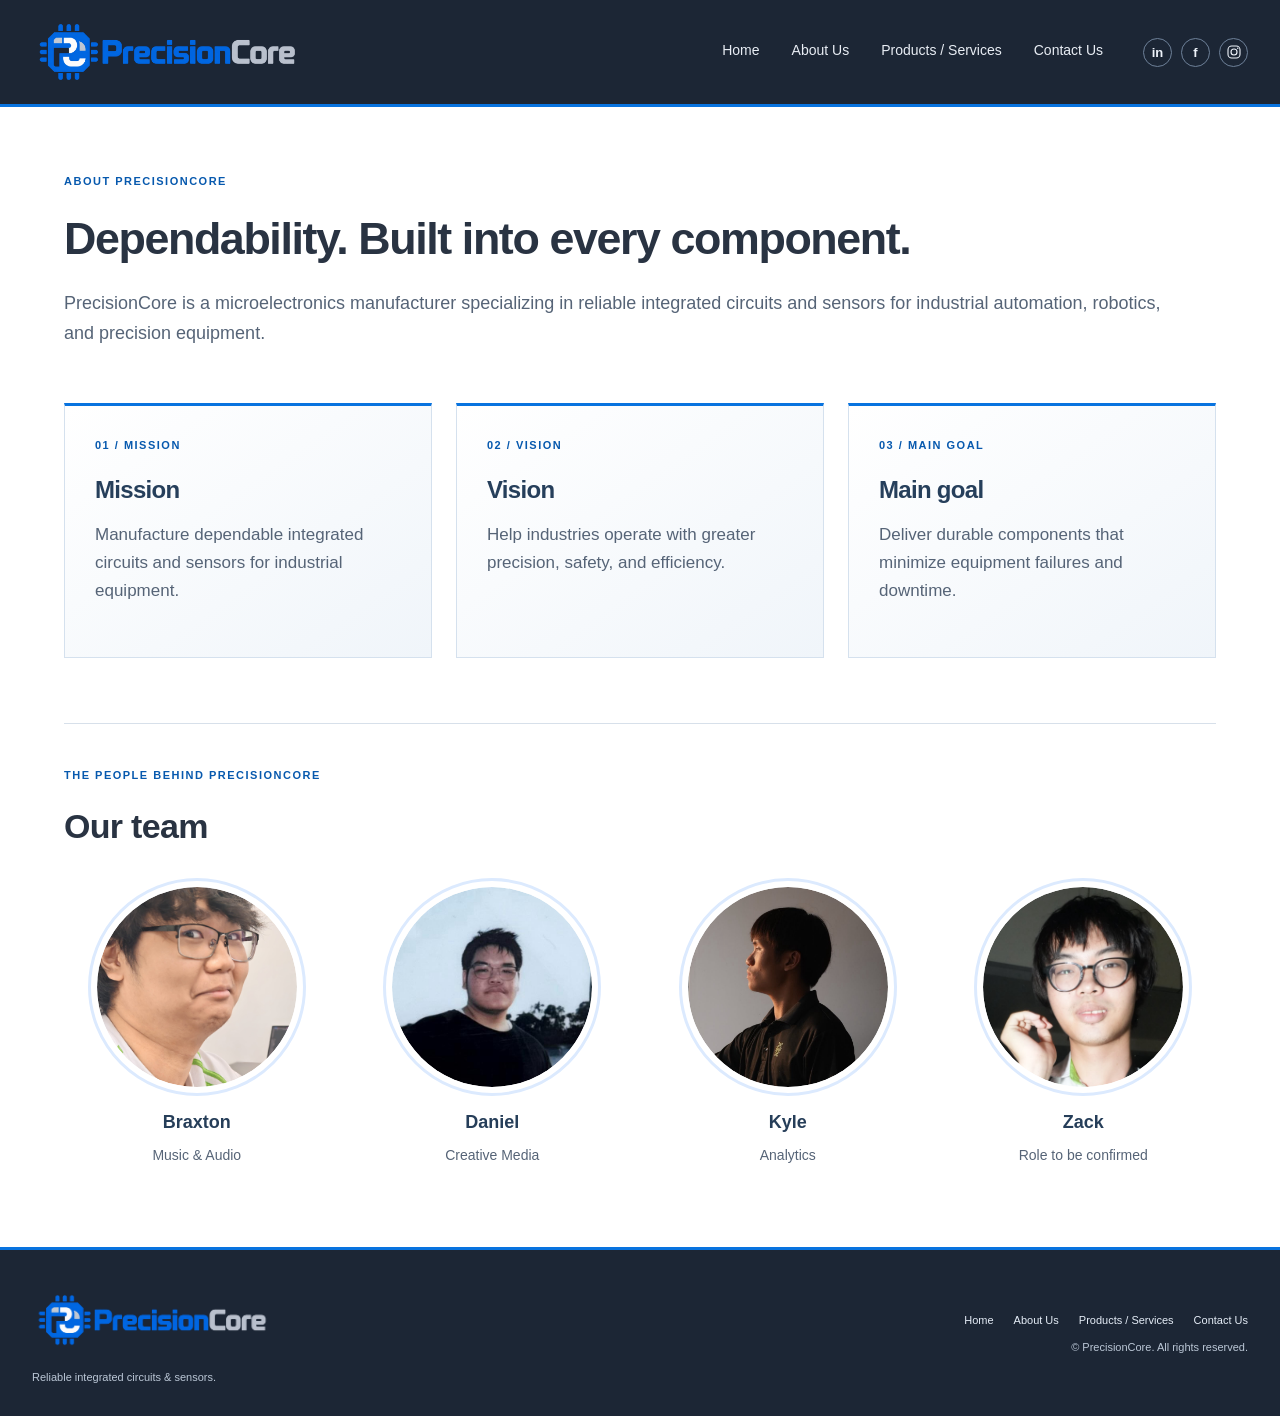
==== about.html @ 204c21db "Add team names and supplied roles to About Us" ====
<!DOCTYPE html>
<html lang="en"><head><meta charset="utf-8"><meta name="viewport" content="width=device-width, initial-scale=1"><title>About Us | PrecisionCore</title><meta name="description" content="Learn about PrecisionCore’s mission, vision, and goal to manufacture dependable microelectronics."><link rel="icon" href="assets/images/precisioncore-emblem.png" type="image/png"><link rel="stylesheet" href="assets/css/styles.css"><link rel="stylesheet" href="assets/css/theme.css"></head><body class=""><a class="skip-link" href="#main">Skip to content</a>
<header class="site-header"><div class="header-inner"><a class="brand" href="index.html" aria-label="PrecisionCore home"><img class="brand-logo" src="assets/images/precisioncore-logo.png" width="270" height="90" alt="PrecisionCore"></a>
<nav aria-label="Main navigation"><a href="index.html">Home</a><a href="about.html">About Us</a><a href="products.html">Products / Services</a><a href="contact.html">Contact Us</a></nav>
<div class="social-links" aria-label="Social media"><a href="https://www.linkedin.com/" target="_blank" rel="noopener noreferrer" aria-label="LinkedIn home (placeholder link)"><span aria-hidden="true">in</span></a><a href="https://www.facebook.com/" target="_blank" rel="noopener noreferrer" aria-label="Facebook home (placeholder link)"><span aria-hidden="true">f</span></a><a href="https://www.instagram.com/" target="_blank" rel="noopener noreferrer" aria-label="Instagram home (placeholder link)"><svg viewBox="0 0 24 24" aria-hidden="true"><rect x="4" y="4" width="16" height="16" rx="5"/><circle cx="12" cy="12" r="4"/><circle class="solid" cx="17" cy="7" r="1"/></svg></a></div></div></header>
<main id="main"><section class="section"><div class="container"><div class="page-heading"><p class="eyebrow">ABOUT PRECISIONCORE</p><h1>Dependability. Built into every component.</h1><p>PrecisionCore is a microelectronics manufacturer specializing in reliable integrated circuits and sensors for industrial automation, robotics, and precision equipment.</p></div><div class="purpose-grid"><article class="purpose-card"><p class="eyebrow">01 / MISSION</p><h2>Mission</h2><p>Manufacture dependable integrated circuits and sensors for industrial equipment.</p></article><article class="purpose-card"><p class="eyebrow">02 / VISION</p><h2>Vision</h2><p>Help industries operate with greater precision, safety, and efficiency.</p></article><article class="purpose-card"><p class="eyebrow">03 / MAIN GOAL</p><h2>Main goal</h2><p>Deliver durable components that minimize equipment failures and downtime.</p></article></div><section class="team-section" aria-labelledby="team-heading"><p class="eyebrow">THE PEOPLE BEHIND PRECISIONCORE</p><h2 id="team-heading">Our team</h2><div class="team-grid"><article class="team-member"><img class="team-photo team-photo-1" src="assets/images/team-member-01-circle.svg" width="200" height="200" alt="Portrait of Braxton" loading="lazy"><h3>Braxton</h3><p>Music &amp; Audio</p></article><article class="team-member"><img class="team-photo team-photo-2" src="assets/images/team-member-02-circle.svg" width="200" height="200" alt="Portrait of Daniel" loading="lazy"><h3>Daniel</h3><p>Creative Media</p></article><article class="team-member"><img class="team-photo team-photo-3" src="assets/images/team-member-03-circle.svg" width="200" height="200" alt="Portrait of Kyle" loading="lazy"><h3>Kyle</h3><p>Analytics</p></article><article class="team-member"><img class="team-photo team-photo-4" src="assets/images/team-member-04-circle.svg" width="200" height="200" alt="Portrait of Zack" loading="lazy"><h3>Zack</h3><p>Role to be confirmed</p></article></div></section></div></section></main><footer class="site-footer"><div class="footer-inner"><div><a href="index.html" class="footer-brand" aria-label="PrecisionCore home"><img src="assets/images/precisioncore-logo.png" width="240" height="80" alt="PrecisionCore"></a><p>Reliable integrated circuits &amp; sensors.</p></div><div><nav aria-label="Footer navigation"><a href="index.html">Home</a><a href="about.html">About Us</a><a href="products.html">Products / Services</a><a href="contact.html">Contact Us</a></nav><p>© PrecisionCore. All rights reserved.</p></div></div></footer></body></html>
---- assets/css/styles.css ----
/* PrecisionCore — HTML5 & CSS only. No remote fonts or libraries. */
:root{--ink:#293b48;--muted:#5d6c77;--line:#d4dde3;--pale:#edf2f5;--paper:#fff;--header-height:104px;--content-width:1200px;--space:clamp(24px,5vw,70px)}
*{box-sizing:border-box}html{scroll-behavior:smooth;scroll-padding-top:20px}body{margin:0;background:var(--paper);color:var(--ink);font-family:Arial,Helvetica,sans-serif;line-height:1.65}img{max-width:100%;height:auto;display:block}a{color:inherit;text-underline-offset:5px}button,input,select,textarea{font:inherit}button,a,input,select,textarea{touch-action:manipulation}:focus-visible{outline:3px solid #547d9b;outline-offset:5px}h1,h2,h3,p,figure{margin:0}h1,h2,h3{line-height:1.2}h1{font-size:clamp(32px,3.5vw,45px);font-weight:650;letter-spacing:-1.4px}h2{font-size:clamp(25px,2.7vw,34px);font-weight:600;letter-spacing:-.7px}h3{font-size:21px;font-weight:600}p{color:var(--muted)}.container{width:min(var(--content-width),calc(100% - var(--space)*2));margin-inline:auto}.section{padding-block:65px 80px}main{min-height:calc(100vh - 240px)}.skip-link{position:absolute;top:0;left:20px;transform:translateY(-150%);background:var(--ink);color:#fff;padding:12px;z-index:20}.skip-link:focus{transform:translateY(0)}.site-header{min-height:var(--header-height);background:#fff;border-bottom:1px solid var(--line);position:relative;z-index:5}.header-inner{width:min(1380px,calc(100% - 64px));min-height:var(--header-height);margin:auto;display:flex;align-items:center;gap:30px}.brand{display:flex;align-items:center;gap:14px;text-decoration:none;white-space:nowrap;font-size:25px;font-weight:700;line-height:1.2;letter-spacing:-.7px}.brand small{display:block;font-size:9px;font-weight:400;letter-spacing:2px;margin-top:7px;color:var(--muted)}.site-header nav{display:flex;gap:clamp(18px,2.5vw,38px);margin-left:auto}.site-header nav a{font-size:14px;text-decoration:none;padding-block:14px;border-bottom:2px solid transparent;white-space:nowrap}.site-header nav a:hover{border-color:var(--ink)}.social-links{display:flex;gap:9px;margin-left:10px}.social-links a{width:29px;height:29px;border:1px solid #95a4af;display:grid;place-items:center;border-radius:50%;text-decoration:none;font-size:13px;font-weight:700;line-height:1}.social-links a:hover{background:var(--ink);color:white}.social-links svg{width:18px;height:18px;fill:none;stroke:currentColor;stroke-width:1.5}.social-links .solid{fill:currentColor;stroke:none}.eyebrow{font-size:11px;letter-spacing:1.5px;font-weight:700;text-transform:uppercase;color:#637787;margin-bottom:22px}.button-row{display:flex;flex-wrap:wrap;gap:15px;margin-top:32px}.button{display:inline-flex;align-items:center;justify-content:center;gap:22px;text-decoration:none;background:var(--ink);border:1px solid var(--ink);padding:14px 23px;color:#fff;font-size:13px;line-height:1.5;cursor:pointer;font-weight:500}.button:hover{background:#425d70}.button-outline{background:transparent;color:var(--ink)}.button-outline:hover{background:#fff}.text-link{display:inline-block;text-decoration:none;border-bottom:1px solid #8195a4;padding-bottom:6px;margin-top:22px;font-size:14px}.text-link span{margin-left:22px}
/* Full-height hero. The next section begins after the initial viewport. */
.hero{background:var(--pale)}.carousel{position:relative;min-height:max(660px,calc(100svh - var(--header-height)));overflow:hidden}.slides{min-height:inherit}.slide{display:none;min-height:inherit;position:relative;padding-bottom:0}.hero-inner{min-height:inherit;width:min(1200px,calc(100% - 150px));margin:auto;display:grid;grid-template-columns:1.3fr 1fr;align-items:center;gap:35px;padding-block:70px 170px}.hero-copy{position:relative;z-index:1}.hero h1{font-size:clamp(39px,4.7vw,67px);line-height:1.1;letter-spacing:-2.2px}.hero-description{font-size:18px;line-height:1.8;max-width:590px;margin-top:30px}.hero-art{width:100%;align-self:center}.hero-art img{width:100%;max-height:440px;object-fit:contain}.hero-art figcaption{text-align:center;font-size:10px;letter-spacing:1.6px;color:#6b8192;margin-top:10px}.slide-arrow{position:absolute;top:47%;display:grid;place-items:center;width:31px;height:46px;border:1px solid #a5b5c0;background:#ffffffb3;color:#5f7788;font-size:30px;line-height:1;cursor:pointer}.slide-arrow:hover{background:#fff}.previous{left:22px}.next{right:22px}.slide-choice{padding:0;appearance:none;-webkit-appearance:none;width:10px;height:10px;border:1px solid #7e939f;border-radius:50%;background:#fff;position:absolute;bottom:113px;left:calc(50% - 29px);z-index:3;margin:0;cursor:pointer}.slide-choice:nth-of-type(2){left:calc(50% - 5px)}.slide-choice:nth-of-type(3){left:calc(50% + 19px)}.slide-choice:checked{background:#405c70}.slide-choice:focus-visible{outline:3px solid #547d9b;outline-offset:5px}#slide-1:checked~.slides .slide-1,#slide-2:checked~.slides .slide-2,#slide-3:checked~.slides .slide-3{display:block}.scroll-prompt{position:absolute;bottom:23px;left:50%;transform:translateX(-50%);display:flex;flex-direction:column;align-items:center;gap:6px;white-space:nowrap;font-size:12px;text-decoration:none;z-index:3;color:#536d80}.scroll-prompt span{font-size:25px}.home-discover{border-bottom:1px solid var(--line)}.intro-split{display:grid;grid-template-columns:1fr 1fr;gap:70px}.intro-split p{font-size:17px}.application-grid{display:grid;grid-template-columns:repeat(3,1fr);margin-top:55px;border-top:1px solid var(--line)}.application-grid article{padding:30px 35px 0 0}.item-number{display:block;font-size:12px;letter-spacing:1px;color:#7890a1;margin-bottom:18px}.application-grid p{font-size:15px;margin-top:14px;max-width:280px}.page-heading{margin-bottom:55px}.page-heading h1{margin-bottom:23px}.page-heading>p:last-child{font-size:18px;max-width:1120px}.purpose-grid{display:grid;grid-template-columns:repeat(3,1fr);gap:24px}.purpose-card{background:#f5f7f9;border:1px solid var(--line);padding:30px;min-height:255px}.purpose-card .eyebrow{margin-bottom:22px}.purpose-card h2{font-size:24px;margin-bottom:16px}.purpose-card>p:last-child{font-size:17px}.team-section{margin-top:65px}.team-grid{display:grid;grid-template-columns:repeat(3,1fr);gap:35px;margin-top:40px;text-align:center}.team-member img{margin:0 auto 25px;width:160px}.team-member h3{font-size:18px}.team-member p{margin-top:10px;font-size:14px}.placeholder-note{font-size:12px;color:#788a98;margin-top:35px}.team-section .placeholder-note{text-align:center}.product-grid{display:grid;grid-template-columns:repeat(3,1fr);gap:36px 28px}.product-image{background:#edf2f5;border:1px solid var(--line);height:190px;display:grid;place-items:center;overflow:hidden}.product-image img{width:210px;height:210px;object-fit:contain}.product-card h2{font-size:20px;letter-spacing:-.2px;margin-top:18px}.product-card p{font-size:14px;margin-top:8px}.service-section{border-top:1px solid var(--line);margin-top:50px;padding-top:36px;display:flex;align-items:center;justify-content:space-between;gap:45px}.service-section h2{font-size:28px}.service-section p:last-child{max-width:650px;margin-top:15px}.service-section .eyebrow{margin-bottom:16px}.service-section .button{flex-shrink:0}.contact-layout{display:grid;grid-template-columns:.75fr 1.4fr;gap:80px}.contact-information h2{font-size:24px}.contact-information dl{margin:32px 0}.contact-information dt{text-transform:uppercase;font-size:10px;letter-spacing:1.3px;font-weight:700;color:#6c8394;margin-top:27px}.contact-information dd{margin:9px 0 0;font-size:15px;color:var(--muted);overflow-wrap:anywhere}.map-placeholder{min-height:205px;background:repeating-linear-gradient(30deg,transparent,transparent 40px,#dce4e9 41px,#dce4e9 42px),#edf2f5;border:1px solid var(--line);display:flex;align-items:center;justify-content:center;flex-direction:column;gap:14px;color:#6e8393;font-size:12px;text-transform:uppercase;letter-spacing:1px}.map-placeholder svg{height:40px;width:40px;stroke:currentColor;stroke-width:1.5;fill:#edf2f5}.enquiry-form{display:grid;grid-template-columns:1fr 1fr;gap:24px}.field{display:flex;flex-direction:column;gap:10px}.full{grid-column:1/-1}label{font-size:14px}input,select,textarea{width:100%;min-width:0;padding:12px 13px;border:1px solid #b8c7d1;background:#fbfcfd;color:var(--ink);border-radius:0;font-size:16px}textarea{resize:vertical;min-height:150px}input:focus,select:focus,textarea:focus{border-color:#547d9b}.form-actions{display:flex;align-items:center;justify-content:space-between;gap:20px}.form-actions p{font-size:12px}.form-notice{background:#f5f7f9;border-left:3px solid #a6b7c4;padding:18px 20px;margin-top:30px;font-size:12px;scroll-margin-top:25px}.form-notice strong{font-size:13px}.form-notice p{margin-top:5px}.preview-result{display:none}.form-notice:target{border-color:#405f76;background:#e9f0f5}.form-notice:target .preview-result{display:block;font-weight:700}.site-footer{border-top:1px solid var(--line);padding:30px 0}.footer-inner{width:min(1380px,calc(100% - 64px));margin:auto;display:flex;align-items:center;justify-content:space-between;gap:35px}.footer-brand{font-size:18px;font-weight:700;text-decoration:none}.site-footer p{font-size:11px;margin-top:9px}.site-footer nav{display:flex;flex-wrap:wrap;gap:20px}.site-footer nav a{font-size:11px;text-decoration:none}.site-footer nav a:hover{text-decoration:underline}.site-footer .footer-inner>div:last-child>p{text-align:right}
@media(min-width:1500px){.hero-inner{width:min(1380px,calc(100% - 180px))}}
@media(max-width:1050px){:root{--header-height:140px}.header-inner{flex-wrap:wrap;padding-block:20px;gap:15px}.site-header nav{order:3;width:100%;justify-content:center;margin:0}.social-links{margin-left:auto}.hero-inner{width:calc(100% - 120px);gap:10px}.hero h1{font-size:43px}.hero-description{font-size:16px}.button-row{gap:10px}.button{padding:13px 17px;font-size:12px;gap:12px}.purpose-card{padding:24px}.contact-layout{gap:40px}.service-section{gap:25px}.service-section .button{flex-shrink:1}.footer-inner{align-items:flex-start}.site-footer nav{gap:14px}}
@media(max-width:700px){:root{--header-height:147px;--space:24px}.section{padding-block:42px 55px}.header-inner{width:calc(100% - 40px);gap:14px}.brand{font-size:22px;gap:10px}.brand img{width:34px}.brand small{font-size:8px}.social-links{gap:6px}.social-links a{width:25px;height:25px}.site-header nav{justify-content:space-between;gap:10px}.site-header nav a{font-size:11px;padding-block:7px;white-space:normal;text-align:center}.carousel{min-height:max(780px,calc(100svh - var(--header-height)))}.slide{padding-bottom:145px}.hero-inner{min-height:0;width:calc(100% - 80px);grid-template-columns:1fr;gap:12px;padding-top:45px}.hero h1{font-size:clamp(32px,8vw,45px);letter-spacing:-1px}.hero-description{margin-top:22px;font-size:15px}.eyebrow{font-size:10px;margin-bottom:19px}.button-row{margin-top:24px;flex-direction:column;align-items:flex-start}.hero-art{max-width:240px;justify-self:center;margin-top:3px}.hero-art img{max-height:220px}.hero-art figcaption{font-size:8px}.slide-arrow{width:23px;height:36px;font-size:24px;top:40%}.previous{left:7px}.next{right:7px}.intro-split{grid-template-columns:1fr;gap:26px}.application-grid,.purpose-grid,.team-grid{grid-template-columns:1fr;gap:25px}.application-grid article{padding-top:10px}.application-grid{margin-top:35px;padding-top:20px}.purpose-card{min-height:0}.team-grid{gap:42px}.team-section{margin-top:42px}.page-heading{margin-bottom:35px}.page-heading>p:last-child{font-size:16px}.product-grid{grid-template-columns:repeat(2,minmax(0,1fr));gap:27px 16px}.product-image{height:145px}.product-image img{width:155px;height:155px}.product-card h2{font-size:17px}.product-card p{font-size:12px}.service-section{flex-direction:column;align-items:flex-start;gap:24px}.service-section h2{font-size:25px}.contact-layout{grid-template-columns:1fr;gap:42px}.contact-information dl{display:grid;grid-template-columns:90px 1fr;align-items:baseline;gap:12px;margin:23px 0}.contact-information dt,.contact-information dd{margin:0}.map-placeholder{min-height:160px}.enquiry-form{gap:20px 15px}.field{grid-column:1/-1}.form-actions .button{font-size:13px}.footer-inner{width:calc(100% - 48px);flex-direction:column;gap:22px}.site-footer .footer-inner>div:last-child>p{text-align:left}.site-footer nav{gap:15px}}
@media(prefers-reduced-motion:reduce){html{scroll-behavior:auto}}
@media(forced-colors:active){.slide-choice{appearance:auto}.button{border:1px solid ButtonText}.social-links a{border:1px solid LinkText}}
@media print{.site-header,.site-footer{position:static}.slide-arrow,.slide-choice,.scroll-prompt{display:none}.carousel,.slides,.slide{min-height:0}.slide{padding:20px 0}.hero-inner{padding:20px 0;width:100%}.button{color:#000;background:#fff}.section{padding:25px 0}.container{width:100%}.product-card,.purpose-card,.team-member{break-inside:avoid}}

/* Uploaded About Us portraits; original image files are preserved. */
.team-grid{grid-template-columns:repeat(4,minmax(0,1fr));gap:30px}
.team-member .team-photo{width:200px;height:200px;max-width:100%;aspect-ratio:1;border-radius:0;object-fit:contain;border:0;background:transparent}
@media(max-width:950px){.team-grid{grid-template-columns:repeat(2,minmax(0,1fr));gap:40px 24px}}
@media(max-width:480px){.team-grid{grid-template-columns:1fr}}
---- assets/css/theme.css ----
/* PrecisionCore brand theme: gray / blue / white.
   Loaded after styles.css; layout and HTML/CSS-only interactions are preserved. */
:root {
  --ink: #293342;
  --muted: #566477;
  --line: #d7e0ea;
  --pale: #f0f5fb;
  --paper: #ffffff;
  --blue: #0873df;
  --blue-dark: #0759ae;
  --blue-light: #e9f3ff;
  --gray-dark: #1c2635;
  --gray-soft: #f4f6f8;
}
body { background: var(--paper); }
.site-header {
  background: var(--gray-dark);
  border-bottom: 3px solid var(--blue);
}
.brand { flex-shrink: 0; line-height: 1; }
.brand .brand-logo {
  width: 270px;
  height: 90px;
  object-fit: contain;
}
.site-header nav a { color: #e8edf4; }
.site-header nav a:hover,
.site-header nav a:focus-visible { color: #ffffff; border-color: #258dff; }
.social-links a { color: #eef3fa; border-color: #6e8199; }
.social-links a:hover { background: var(--blue); border-color: var(--blue); }
.eyebrow { color: var(--blue-dark); }
.hero {
  background: radial-gradient(ellipse at 82% 38%, #d9eaff 0%, transparent 52%),
              linear-gradient(115deg, #f5f7fa 0%, #edf4fc 65%, #e6eff9 100%);
}
.hero h1 { color: #253447; }
.hero-description { color: #4c5e73; }
.hero-art { position: relative; }
.hero-art .hero-emblem {
  width: min(100%, 420px);
  height: auto;
  max-height: 440px;
  object-fit: contain;
  margin-inline: auto;
  filter: drop-shadow(0 24px 32px #13589b20);
}
.hero-art figcaption { color: #325c85; font-weight: 600; }
.button {
  background: var(--blue);
  border-color: var(--blue);
  color: #ffffff;
  transition: background-color .18s ease, border-color .18s ease;
}
.button:hover { background: var(--blue-dark); border-color: var(--blue-dark); }
.button-outline { color: var(--blue-dark); border-color: #91b7df; background: transparent; }
.button-outline:hover { color: var(--blue-dark); background: #ffffff; border-color: var(--blue); }
.text-link { color: var(--blue-dark); border-bottom-color: #8ab8e9; }
.text-link:hover { color: var(--blue); }
.slide-arrow { color: var(--blue-dark); border-color: #a9c5e3; background: #ffffffc9; }
.slide-arrow:hover { background: #ffffff; border-color: var(--blue); }
.slide-choice { border-color: #6486ab; background: #ffffff; }
.slide-choice:checked { background: var(--blue); border-color: var(--blue); }
.scroll-prompt { color: #355d87; }
.scroll-prompt span { color: var(--blue); }
.home-discover { background: #ffffff; }
.application-grid article { border-top: 2px solid #bfdbfa; }
.item-number { color: var(--blue-dark); font-weight: 700; }
.purpose-card {
  background: linear-gradient(145deg, #ffffff, #f0f5fa);
  border-color: #d5e1ee;
  border-top: 3px solid var(--blue);
}
.purpose-card h2 { color: #263f5b; }
.team-section { border-top: 1px solid var(--line); padding-top: 42px; }
.team-member h3 { color: #263e59; }
.team-member .team-photo {
  background: transparent;
  border: 0;
  outline: 3px solid #dceafe;
  outline-offset: 6px;
  border-radius: 50%;
}
.product-image { background: linear-gradient(135deg, #f2f6fb, #e5effb); border-color: #cddff1; }
.product-card h2 { color: #254d78; }
.service-section { border-top: 2px solid #d5e7fb; }
.contact-information dt { color: var(--blue-dark); }
.map-placeholder {
  color: #3d6a98;
  border-color: #c7d9ec;
  background: repeating-linear-gradient(30deg, transparent, transparent 40px,
    #d6e5f5 41px, #d6e5f5 42px), #eef4fb;
}
.map-placeholder svg { fill: #eef4fb; }
input, select, textarea { background: #fbfcfe; border-color: #b9cadd; }
input:focus, select:focus, textarea:focus { border-color: var(--blue); }
:focus-visible { outline-color: var(--blue); }
.form-notice { background: #f0f6ff; border-left-color: #76ace8; }
.form-notice:target { background: #e7f2ff; border-color: var(--blue); }
.site-footer { background: var(--gray-dark); border-top: 3px solid var(--blue); }
.site-footer .footer-brand { display: inline-block; }
.footer-brand img { width: 240px; height: 80px; object-fit: contain; }
.site-footer p { color: #bbc7d6; }
.site-footer nav a { color: #e5edf7; }
.site-footer nav a:hover { color: #78b9ff; }
.site-footer .footer-inner > div:first-child > p { margin-top: 0; }
.placeholder-note { color: #62768c; }
@media(max-width:1050px) {
  .brand .brand-logo { width: 250px; height: 75px; }
  .header-inner { padding-block: 8px 15px; }
}
@media(max-width:700px) {
  .brand .brand-logo { width: 210px; height: 70px; }
  .brand img { width: 210px; }
  .header-inner { width: calc(100% - 32px); gap: 10px; padding-block: 8px 12px; }
  .site-header nav a { font-size: 11px; }
  .hero-art .hero-emblem { max-width: 210px; max-height: 210px; }
  .footer-brand img { width: 220px; height: 73px; }
  .application-grid article { padding-top: 22px; }
}
@media(max-width:360px) {
  .brand .brand-logo { width: 180px; height: 60px; }
  .social-links { gap: 5px; margin-left: auto; }
}
@media(prefers-reduced-motion:reduce) { .button { transition: none; } }
@media print {
  .site-header, .site-footer { background: #ffffff; }
  .site-header nav a, .site-footer nav a, .site-footer p { color: #293342; }
  .button { color: #000000; background: #ffffff; }
}
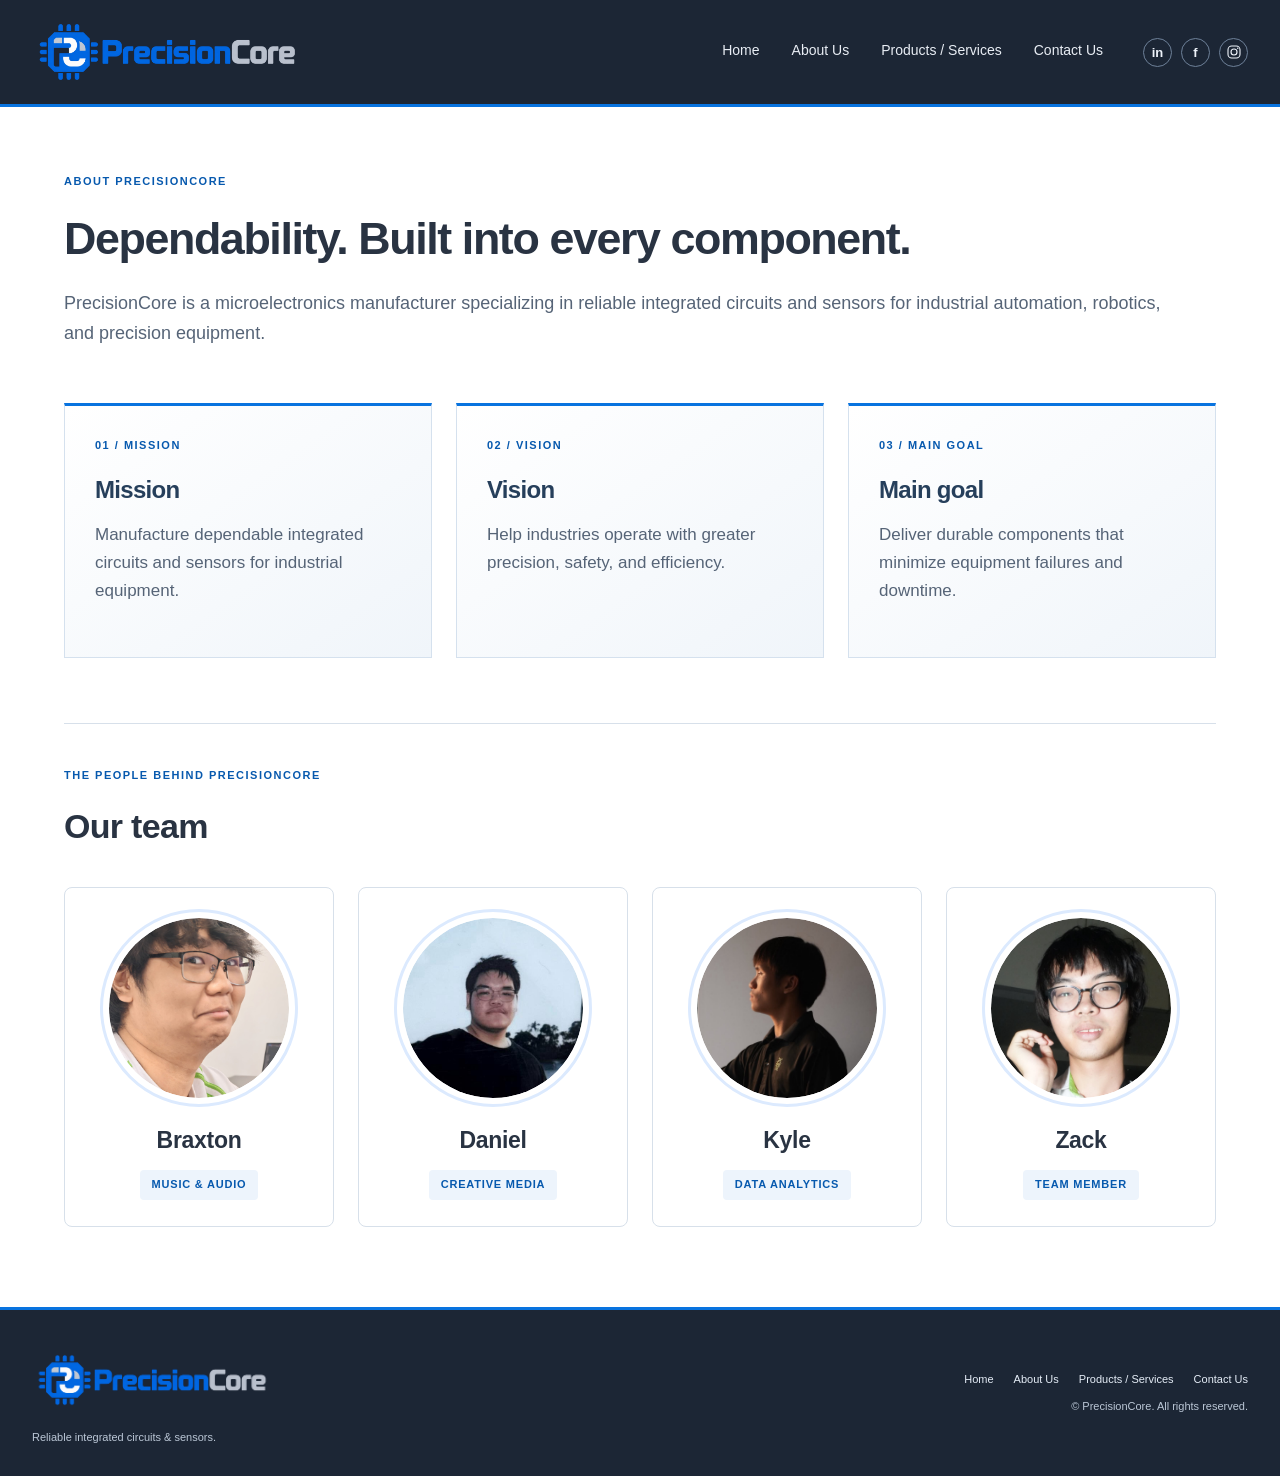
==== commit 44ca97b0: "Polish team profiles with consistent names and role badges Format Braxton, Daniel, Kyle, and Zack in" ====
--- a/about.html
+++ b/about.html
@@ -3,4 +3,4 @@
 <header class="site-header"><div class="header-inner"><a class="brand" href="index.html" aria-label="PrecisionCore home"><img class="brand-logo" src="assets/images/precisioncore-logo.png" width="270" height="90" alt="PrecisionCore"></a>
 <nav aria-label="Main navigation"><a href="index.html">Home</a><a href="about.html">About Us</a><a href="products.html">Products / Services</a><a href="contact.html">Contact Us</a></nav>
 <div class="social-links" aria-label="Social media"><a href="https://www.linkedin.com/" target="_blank" rel="noopener noreferrer" aria-label="LinkedIn home (placeholder link)"><span aria-hidden="true">in</span></a><a href="https://www.facebook.com/" target="_blank" rel="noopener noreferrer" aria-label="Facebook home (placeholder link)"><span aria-hidden="true">f</span></a><a href="https://www.instagram.com/" target="_blank" rel="noopener noreferrer" aria-label="Instagram home (placeholder link)"><svg viewBox="0 0 24 24" aria-hidden="true"><rect x="4" y="4" width="16" height="16" rx="5"/><circle cx="12" cy="12" r="4"/><circle class="solid" cx="17" cy="7" r="1"/></svg></a></div></div></header>
-<main id="main"><section class="section"><div class="container"><div class="page-heading"><p class="eyebrow">ABOUT PRECISIONCORE</p><h1>Dependability. Built into every component.</h1><p>PrecisionCore is a microelectronics manufacturer specializing in reliable integrated circuits and sensors for industrial automation, robotics, and precision equipment.</p></div><div class="purpose-grid"><article class="purpose-card"><p class="eyebrow">01 / MISSION</p><h2>Mission</h2><p>Manufacture dependable integrated circuits and sensors for industrial equipment.</p></article><article class="purpose-card"><p class="eyebrow">02 / VISION</p><h2>Vision</h2><p>Help industries operate with greater precision, safety, and efficiency.</p></article><article class="purpose-card"><p class="eyebrow">03 / MAIN GOAL</p><h2>Main goal</h2><p>Deliver durable components that minimize equipment failures and downtime.</p></article></div><section class="team-section" aria-labelledby="team-heading"><p class="eyebrow">THE PEOPLE BEHIND PRECISIONCORE</p><h2 id="team-heading">Our team</h2><div class="team-grid"><article class="team-member"><img class="team-photo team-photo-1" src="assets/images/team-member-01-circle.svg" width="200" height="200" alt="Portrait of Braxton" loading="lazy"><h3>Braxton</h3><p>Music &amp; Audio</p></article><article class="team-member"><img class="team-photo team-photo-2" src="assets/images/team-member-02-circle.svg" width="200" height="200" alt="Portrait of Daniel" loading="lazy"><h3>Daniel</h3><p>Creative Media</p></article><article class="team-member"><img class="team-photo team-photo-3" src="assets/images/team-member-03-circle.svg" width="200" height="200" alt="Portrait of Kyle" loading="lazy"><h3>Kyle</h3><p>Analytics</p></article><article class="team-member"><img class="team-photo team-photo-4" src="assets/images/team-member-04-circle.svg" width="200" height="200" alt="Portrait of Zack" loading="lazy"><h3>Zack</h3><p>Role to be confirmed</p></article></div></section></div></section></main><footer class="site-footer"><div class="footer-inner"><div><a href="index.html" class="footer-brand" aria-label="PrecisionCore home"><img src="assets/images/precisioncore-logo.png" width="240" height="80" alt="PrecisionCore"></a><p>Reliable integrated circuits &amp; sensors.</p></div><div><nav aria-label="Footer navigation"><a href="index.html">Home</a><a href="about.html">About Us</a><a href="products.html">Products / Services</a><a href="contact.html">Contact Us</a></nav><p>© PrecisionCore. All rights reserved.</p></div></div></footer></body></html>+<main id="main"><section class="section"><div class="container"><div class="page-heading"><p class="eyebrow">ABOUT PRECISIONCORE</p><h1>Dependability. Built into every component.</h1><p>PrecisionCore is a microelectronics manufacturer specializing in reliable integrated circuits and sensors for industrial automation, robotics, and precision equipment.</p></div><div class="purpose-grid"><article class="purpose-card"><p class="eyebrow">01 / MISSION</p><h2>Mission</h2><p>Manufacture dependable integrated circuits and sensors for industrial equipment.</p></article><article class="purpose-card"><p class="eyebrow">02 / VISION</p><h2>Vision</h2><p>Help industries operate with greater precision, safety, and efficiency.</p></article><article class="purpose-card"><p class="eyebrow">03 / MAIN GOAL</p><h2>Main goal</h2><p>Deliver durable components that minimize equipment failures and downtime.</p></article></div><section class="team-section" aria-labelledby="team-heading"><p class="eyebrow">THE PEOPLE BEHIND PRECISIONCORE</p><h2 id="team-heading">Our team</h2><div class="team-grid"><article class="team-member"><img class="team-photo team-photo-1" src="assets/images/team-member-01-circle.svg" width="200" height="200" alt="Portrait of Braxton" loading="lazy"><h3 class="team-name">Braxton</h3><p class="team-position">Music &amp; Audio</p></article><article class="team-member"><img class="team-photo team-photo-2" src="assets/images/team-member-02-circle.svg" width="200" height="200" alt="Portrait of Daniel" loading="lazy"><h3 class="team-name">Daniel</h3><p class="team-position">Creative Media</p></article><article class="team-member"><img class="team-photo team-photo-3" src="assets/images/team-member-03-circle.svg" width="200" height="200" alt="Portrait of Kyle" loading="lazy"><h3 class="team-name">Kyle</h3><p class="team-position">Data Analytics</p></article><article class="team-member"><img class="team-photo team-photo-4" src="assets/images/team-member-04-circle.svg" width="200" height="200" alt="Portrait of Zack" loading="lazy"><h3 class="team-name">Zack</h3><p class="team-position">Team Member</p></article></div></section></div></section></main><footer class="site-footer"><div class="footer-inner"><div><a href="index.html" class="footer-brand" aria-label="PrecisionCore home"><img src="assets/images/precisioncore-logo.png" width="240" height="80" alt="PrecisionCore"></a><p>Reliable integrated circuits &amp; sensors.</p></div><div><nav aria-label="Footer navigation"><a href="index.html">Home</a><a href="about.html">About Us</a><a href="products.html">Products / Services</a><a href="contact.html">Contact Us</a></nav><p>© PrecisionCore. All rights reserved.</p></div></div></footer></body></html>
--- a/assets/css/theme.css
+++ b/assets/css/theme.css
@@ -127,3 +127,46 @@
   .site-header nav a, .site-footer nav a, .site-footer p { color: #293342; }
   .button { color: #000000; background: #ffffff; }
 }
+
+/* Team profiles: a consistent hierarchy for names and role labels. */
+.team-grid { gap: 24px; align-items: stretch; }
+.team-member {
+  padding: 30px 20px 26px;
+  background: #ffffff;
+  border: 1px solid var(--line);
+  border-radius: 8px;
+  display: flex;
+  flex-direction: column;
+  align-items: center;
+}
+.team-member .team-photo {
+  width: min(180px, 100%);
+  height: auto;
+  aspect-ratio: 1;
+  flex-shrink: 0;
+  margin: 0 auto 28px;
+}
+.team-member .team-name {
+  margin: 0;
+  font-size: 23px;
+  font-weight: 700;
+  line-height: 1.3;
+  letter-spacing: -0.3px;
+  color: #293342;
+}
+.team-member .team-position {
+  display: inline-block;
+  margin: 14px 0 0;
+  padding: 6px 12px;
+  border-radius: 4px;
+  background: #edf4fc;
+  color: #0759ae;
+  font-size: 11px;
+  font-weight: 700;
+  line-height: 1.6;
+  letter-spacing: 0.8px;
+  text-transform: uppercase;
+}
+@media(max-width:480px) {
+  .team-member { padding: 30px 24px; }
+}
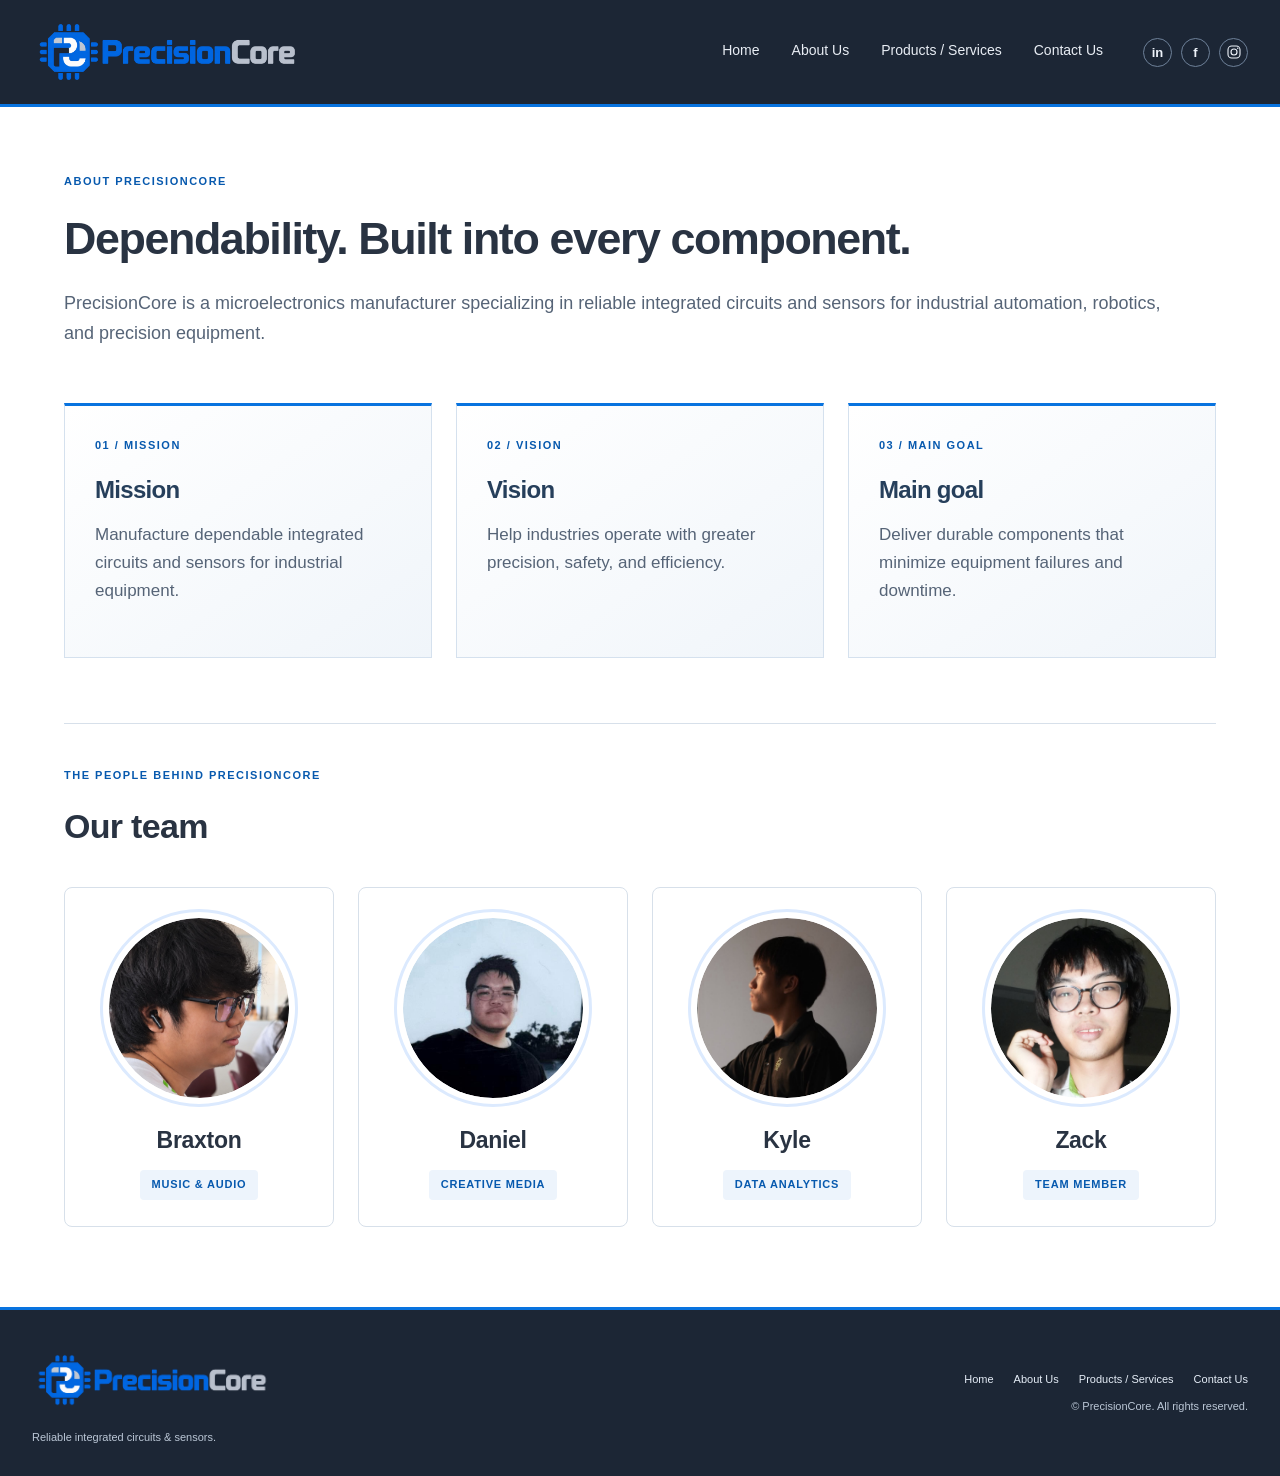
==== commit bb7fa898: "Brighten Braxton portrait and preserve its circular crop Lift exposure and shadows for a clearer por" ====
--- a/about.html
+++ b/about.html
@@ -3,4 +3,4 @@
 <header class="site-header"><div class="header-inner"><a class="brand" href="index.html" aria-label="PrecisionCore home"><img class="brand-logo" src="assets/images/precisioncore-logo.png" width="270" height="90" alt="PrecisionCore"></a>
 <nav aria-label="Main navigation"><a href="index.html">Home</a><a href="about.html">About Us</a><a href="products.html">Products / Services</a><a href="contact.html">Contact Us</a></nav>
 <div class="social-links" aria-label="Social media"><a href="https://www.linkedin.com/" target="_blank" rel="noopener noreferrer" aria-label="LinkedIn home (placeholder link)"><span aria-hidden="true">in</span></a><a href="https://www.facebook.com/" target="_blank" rel="noopener noreferrer" aria-label="Facebook home (placeholder link)"><span aria-hidden="true">f</span></a><a href="https://www.instagram.com/" target="_blank" rel="noopener noreferrer" aria-label="Instagram home (placeholder link)"><svg viewBox="0 0 24 24" aria-hidden="true"><rect x="4" y="4" width="16" height="16" rx="5"/><circle cx="12" cy="12" r="4"/><circle class="solid" cx="17" cy="7" r="1"/></svg></a></div></div></header>
-<main id="main"><section class="section"><div class="container"><div class="page-heading"><p class="eyebrow">ABOUT PRECISIONCORE</p><h1>Dependability. Built into every component.</h1><p>PrecisionCore is a microelectronics manufacturer specializing in reliable integrated circuits and sensors for industrial automation, robotics, and precision equipment.</p></div><div class="purpose-grid"><article class="purpose-card"><p class="eyebrow">01 / MISSION</p><h2>Mission</h2><p>Manufacture dependable integrated circuits and sensors for industrial equipment.</p></article><article class="purpose-card"><p class="eyebrow">02 / VISION</p><h2>Vision</h2><p>Help industries operate with greater precision, safety, and efficiency.</p></article><article class="purpose-card"><p class="eyebrow">03 / MAIN GOAL</p><h2>Main goal</h2><p>Deliver durable components that minimize equipment failures and downtime.</p></article></div><section class="team-section" aria-labelledby="team-heading"><p class="eyebrow">THE PEOPLE BEHIND PRECISIONCORE</p><h2 id="team-heading">Our team</h2><div class="team-grid"><article class="team-member"><img class="team-photo team-photo-1" src="assets/images/team-member-01-circle.svg" width="200" height="200" alt="Portrait of Braxton" loading="lazy"><h3 class="team-name">Braxton</h3><p class="team-position">Music &amp; Audio</p></article><article class="team-member"><img class="team-photo team-photo-2" src="assets/images/team-member-02-circle.svg" width="200" height="200" alt="Portrait of Daniel" loading="lazy"><h3 class="team-name">Daniel</h3><p class="team-position">Creative Media</p></article><article class="team-member"><img class="team-photo team-photo-3" src="assets/images/team-member-03-circle.svg" width="200" height="200" alt="Portrait of Kyle" loading="lazy"><h3 class="team-name">Kyle</h3><p class="team-position">Data Analytics</p></article><article class="team-member"><img class="team-photo team-photo-4" src="assets/images/team-member-04-circle.svg" width="200" height="200" alt="Portrait of Zack" loading="lazy"><h3 class="team-name">Zack</h3><p class="team-position">Team Member</p></article></div></section></div></section></main><footer class="site-footer"><div class="footer-inner"><div><a href="index.html" class="footer-brand" aria-label="PrecisionCore home"><img src="assets/images/precisioncore-logo.png" width="240" height="80" alt="PrecisionCore"></a><p>Reliable integrated circuits &amp; sensors.</p></div><div><nav aria-label="Footer navigation"><a href="index.html">Home</a><a href="about.html">About Us</a><a href="products.html">Products / Services</a><a href="contact.html">Contact Us</a></nav><p>© PrecisionCore. All rights reserved.</p></div></div></footer></body></html>+<main id="main"><section class="section"><div class="container"><div class="page-heading"><p class="eyebrow">ABOUT PRECISIONCORE</p><h1>Dependability. Built into every component.</h1><p>PrecisionCore is a microelectronics manufacturer specializing in reliable integrated circuits and sensors for industrial automation, robotics, and precision equipment.</p></div><div class="purpose-grid"><article class="purpose-card"><p class="eyebrow">01 / MISSION</p><h2>Mission</h2><p>Manufacture dependable integrated circuits and sensors for industrial equipment.</p></article><article class="purpose-card"><p class="eyebrow">02 / VISION</p><h2>Vision</h2><p>Help industries operate with greater precision, safety, and efficiency.</p></article><article class="purpose-card"><p class="eyebrow">03 / MAIN GOAL</p><h2>Main goal</h2><p>Deliver durable components that minimize equipment failures and downtime.</p></article></div><section class="team-section" aria-labelledby="team-heading"><p class="eyebrow">THE PEOPLE BEHIND PRECISIONCORE</p><h2 id="team-heading">Our team</h2><div class="team-grid"><article class="team-member"><img class="team-photo team-photo-1" src="assets/images/braxton-bright-circle.svg" width="200" height="200" alt="Portrait of Braxton" loading="lazy"><h3 class="team-name">Braxton</h3><p class="team-position">Music &amp; Audio</p></article><article class="team-member"><img class="team-photo team-photo-2" src="assets/images/team-member-02-circle.svg" width="200" height="200" alt="Portrait of Daniel" loading="lazy"><h3 class="team-name">Daniel</h3><p class="team-position">Creative Media</p></article><article class="team-member"><img class="team-photo team-photo-3" src="assets/images/team-member-03-circle.svg" width="200" height="200" alt="Portrait of Kyle" loading="lazy"><h3 class="team-name">Kyle</h3><p class="team-position">Data Analytics</p></article><article class="team-member"><img class="team-photo team-photo-4" src="assets/images/team-member-04-circle.svg" width="200" height="200" alt="Portrait of Zack" loading="lazy"><h3 class="team-name">Zack</h3><p class="team-position">Team Member</p></article></div></section></div></section></main><footer class="site-footer"><div class="footer-inner"><div><a href="index.html" class="footer-brand" aria-label="PrecisionCore home"><img src="assets/images/precisioncore-logo.png" width="240" height="80" alt="PrecisionCore"></a><p>Reliable integrated circuits &amp; sensors.</p></div><div><nav aria-label="Footer navigation"><a href="index.html">Home</a><a href="about.html">About Us</a><a href="products.html">Products / Services</a><a href="contact.html">Contact Us</a></nav><p>© PrecisionCore. All rights reserved.</p></div></div></footer></body></html>
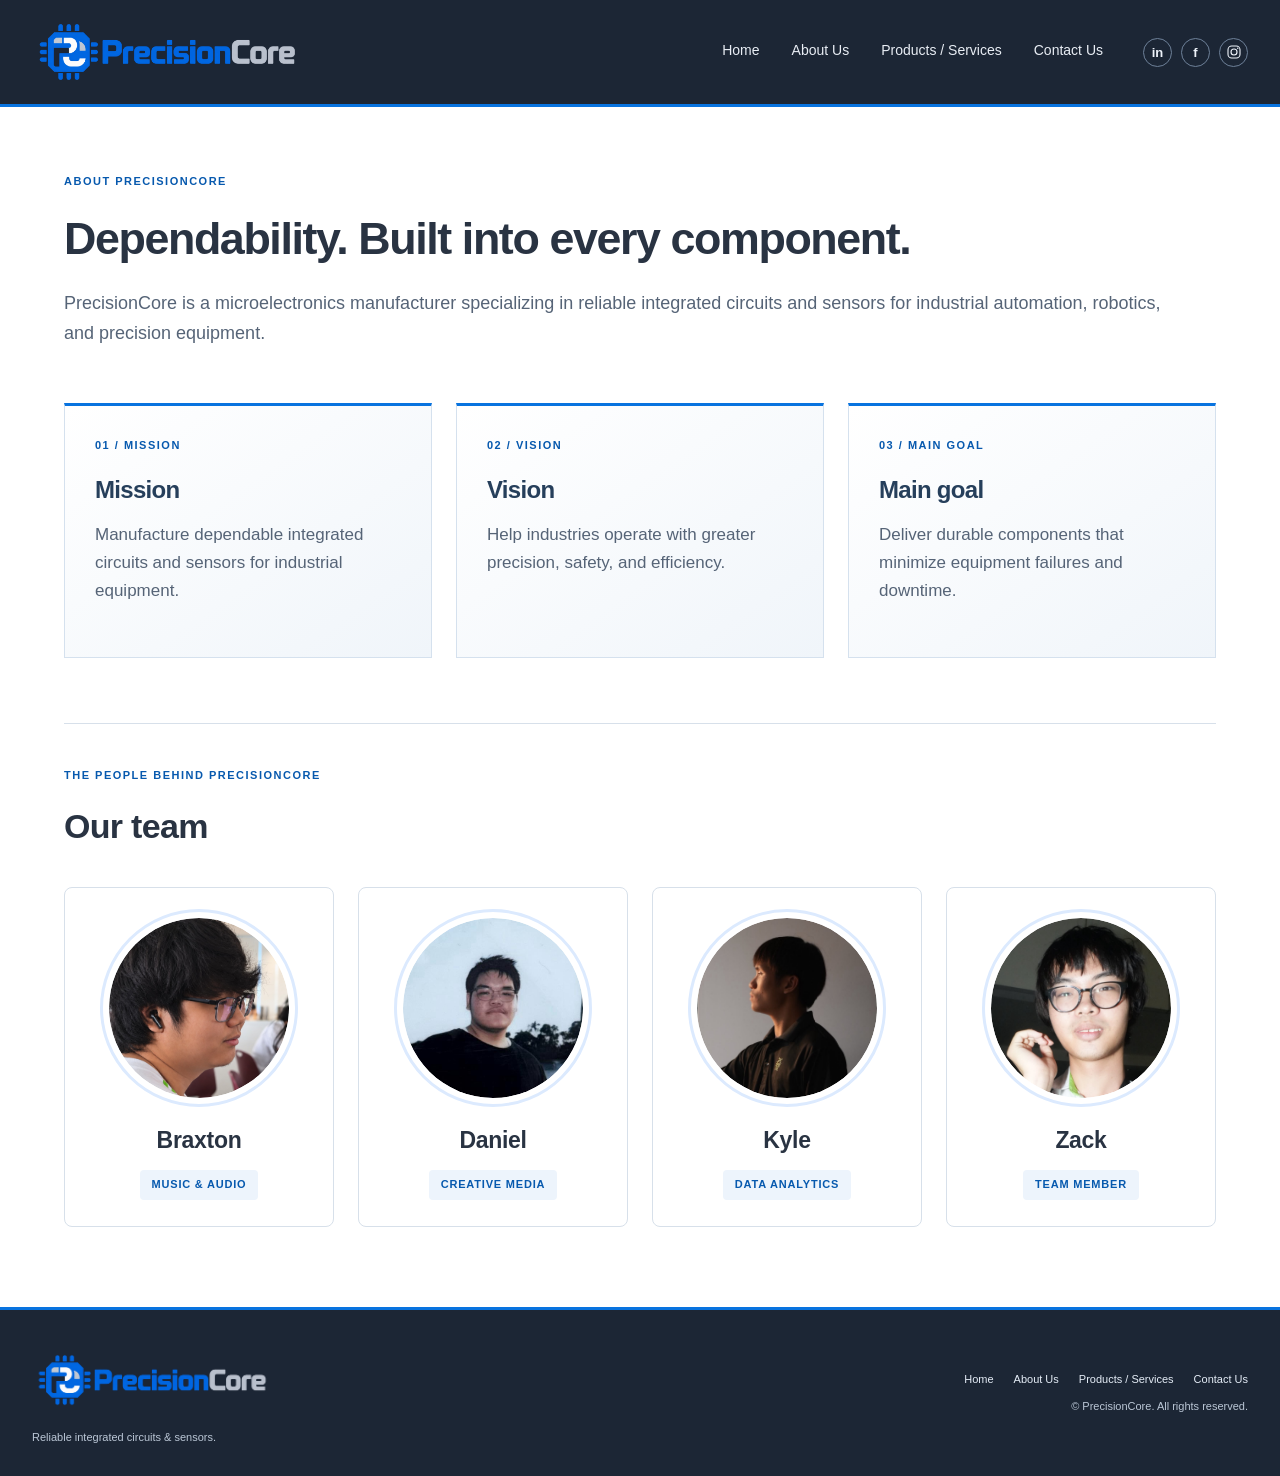
==== commit c8203dcf: "Add a CSS-only motion system across the website Introduce staggered hero entrances, subtle emblem mo" ====
--- a/about.html
+++ b/about.html
@@ -1,5 +1,5 @@
 <!DOCTYPE html>
-<html lang="en"><head><meta charset="utf-8"><meta name="viewport" content="width=device-width, initial-scale=1"><title>About Us | PrecisionCore</title><meta name="description" content="Learn about PrecisionCore’s mission, vision, and goal to manufacture dependable microelectronics."><link rel="icon" href="assets/images/precisioncore-emblem.png" type="image/png"><link rel="stylesheet" href="assets/css/styles.css"><link rel="stylesheet" href="assets/css/theme.css"></head><body class=""><a class="skip-link" href="#main">Skip to content</a>
+<html lang="en"><head><meta charset="utf-8"><meta name="viewport" content="width=device-width, initial-scale=1"><title>About Us | PrecisionCore</title><meta name="description" content="Learn about PrecisionCore’s mission, vision, and goal to manufacture dependable microelectronics."><link rel="icon" href="assets/images/precisioncore-emblem.png" type="image/png"><link rel="stylesheet" href="assets/css/styles.css"><link rel="stylesheet" href="assets/css/theme.css"><link rel="stylesheet" href="assets/css/animations.css"></head><body class=""><a class="skip-link" href="#main">Skip to content</a>
 <header class="site-header"><div class="header-inner"><a class="brand" href="index.html" aria-label="PrecisionCore home"><img class="brand-logo" src="assets/images/precisioncore-logo.png" width="270" height="90" alt="PrecisionCore"></a>
 <nav aria-label="Main navigation"><a href="index.html">Home</a><a href="about.html">About Us</a><a href="products.html">Products / Services</a><a href="contact.html">Contact Us</a></nav>
 <div class="social-links" aria-label="Social media"><a href="https://www.linkedin.com/" target="_blank" rel="noopener noreferrer" aria-label="LinkedIn home (placeholder link)"><span aria-hidden="true">in</span></a><a href="https://www.facebook.com/" target="_blank" rel="noopener noreferrer" aria-label="Facebook home (placeholder link)"><span aria-hidden="true">f</span></a><a href="https://www.instagram.com/" target="_blank" rel="noopener noreferrer" aria-label="Instagram home (placeholder link)"><svg viewBox="0 0 24 24" aria-hidden="true"><rect x="4" y="4" width="16" height="16" rx="5"/><circle cx="12" cy="12" r="4"/><circle class="solid" cx="17" cy="7" r="1"/></svg></a></div></div></header>
--- a/assets/css/animations.css
+++ b/assets/css/animations.css
@@ -0,0 +1,125 @@
+/* PrecisionCore motion system — CSS only, with reduced-motion fallback. */
+:root {
+  --motion-ease: cubic-bezier(.22, 1, .36, 1);
+  --motion-fast: 220ms;
+  --motion-enter: 700ms;
+}
+@keyframes pc-enter {
+  from { opacity: 0; transform: translateY(18px); }
+  to { opacity: 1; transform: translateY(0); }
+}
+@keyframes pc-emblem-float {
+  0%, 100% { transform: translateY(0) rotate(0deg); }
+  50% { transform: translateY(-12px) rotate(1deg); }
+}
+@keyframes pc-scroll-cue {
+  0%, 60%, 100% { transform: translateY(0); }
+  30% { transform: translateY(5px); }
+}
+@keyframes pc-hero-light {
+  from { transform: translateX(-14%) rotate(-12deg); opacity: .18; }
+  to { transform: translateX(14%) rotate(12deg); opacity: .48; }
+}
+/* Entrance motion completes quickly and never delays access to controls. */
+.page-heading,
+.hero-copy > .eyebrow {
+  animation: pc-enter var(--motion-enter) var(--motion-ease) both;
+}
+.hero-copy h1 { animation: pc-enter var(--motion-enter) var(--motion-ease) 80ms both; }
+.hero-description { animation: pc-enter var(--motion-enter) var(--motion-ease) 160ms both; }
+.hero-copy .button-row { animation: pc-enter var(--motion-enter) var(--motion-ease) 240ms both; }
+.hero-art { animation: pc-enter 900ms var(--motion-ease) 120ms both; }
+.hero-art .hero-emblem { animation: pc-emblem-float 7s ease-in-out 1s infinite; }
+.scroll-prompt span { animation: pc-scroll-cue 2.8s ease-in-out 4; }
+/* The light remains decorative, below content and outside the hit-testing path. */
+.hero { position: relative; isolation: isolate; overflow: hidden; }
+.hero::before {
+  content: "";
+  position: absolute;
+  z-index: -1;
+  inset: 5% -15%;
+  background: radial-gradient(ellipse at 70% 40%, #7eb9ff55 0%, transparent 55%);
+  pointer-events: none;
+  animation: pc-hero-light 12s ease-in-out infinite alternate;
+}
+.button {
+  transition: transform var(--motion-fast) var(--motion-ease),
+    background-color var(--motion-fast) ease,
+    border-color var(--motion-fast) ease,
+    box-shadow var(--motion-fast) ease;
+}
+.button span, .text-link span {
+  display: inline-block;
+  transition: transform var(--motion-fast) var(--motion-ease);
+}
+.button:hover, .button:focus-visible {
+  transform: translateY(-2px);
+  box-shadow: 0 8px 18px #0759ae20;
+}
+.button:hover span, .button:focus-visible span { transform: translateX(4px); }
+.button:active { transform: translateY(0); box-shadow: none; }
+.text-link:hover span { transform: translate(2px, -2px); }
+.site-header nav a,
+.site-footer nav a,
+.social-links a,
+.slide-arrow {
+  transition: color var(--motion-fast) ease,
+    background-color var(--motion-fast) ease,
+    border-color var(--motion-fast) ease,
+    transform var(--motion-fast) var(--motion-ease);
+}
+.social-links a:hover, .social-links a:focus-visible { transform: translateY(-3px); }
+.slide-arrow:hover { transform: scale(1.08); }
+.slide-choice { transition: background-color 180ms ease, box-shadow 180ms ease; }
+.slide-choice:checked { box-shadow: 0 0 0 4px #0873df18; }
+.purpose-card, .team-member, .product-card, .application-grid article {
+  transition: transform 300ms var(--motion-ease),
+    box-shadow 300ms ease,
+    border-color 300ms ease;
+}
+.product-image { transition: border-color 300ms ease, background-color 300ms ease; }
+.product-image img {
+  transition: transform 550ms var(--motion-ease);
+}
+input, textarea, select {
+  transition: border-color 180ms ease, box-shadow 180ms ease;
+}
+input:focus, textarea:focus, select:focus {
+  box-shadow: 0 0 0 3px #0873df12;
+}
+/* Hover effects are reserved for devices with an actual pointer. */
+@media(hover: hover) and (pointer: fine) {
+  .purpose-card:hover, .team-member:hover {
+    transform: translateY(-6px);
+    border-color: #a6c9ee;
+    box-shadow: 0 14px 28px #203c5b0d;
+  }
+  .product-card:hover { transform: translateY(-5px); }
+  .product-card:hover .product-image { border-color: #79afe9; }
+  .product-card:hover .product-image img { transform: scale(1.06); }
+  .application-grid article:hover { transform: translateY(-4px); border-color: #0873df; }
+}
+/* Scroll-driven reveals progressively enhance browsers that support view timelines.
+   On older browsers these sections are immediately visible. */
+@supports (animation-timeline: view()) {
+  @media(prefers-reduced-motion: no-preference) {
+    .purpose-grid, .team-grid, .product-grid, .application-grid,
+    .service-section, .contact-layout, .intro-split {
+      animation: pc-enter 1s linear both;
+      animation-timeline: view();
+      animation-range: entry 0% entry 22%;
+    }
+  }
+}
+/* All content stays visible without motion when this preference is enabled. */
+@media(prefers-reduced-motion: reduce) {
+  *, *::before, *::after {
+    animation: none !important;
+    transition: none !important;
+    scroll-behavior: auto !important;
+  }
+  .hero::before { opacity: .2; }
+}
+@media print {
+  *, *::before, *::after { animation: none !important; transition: none !important; }
+}
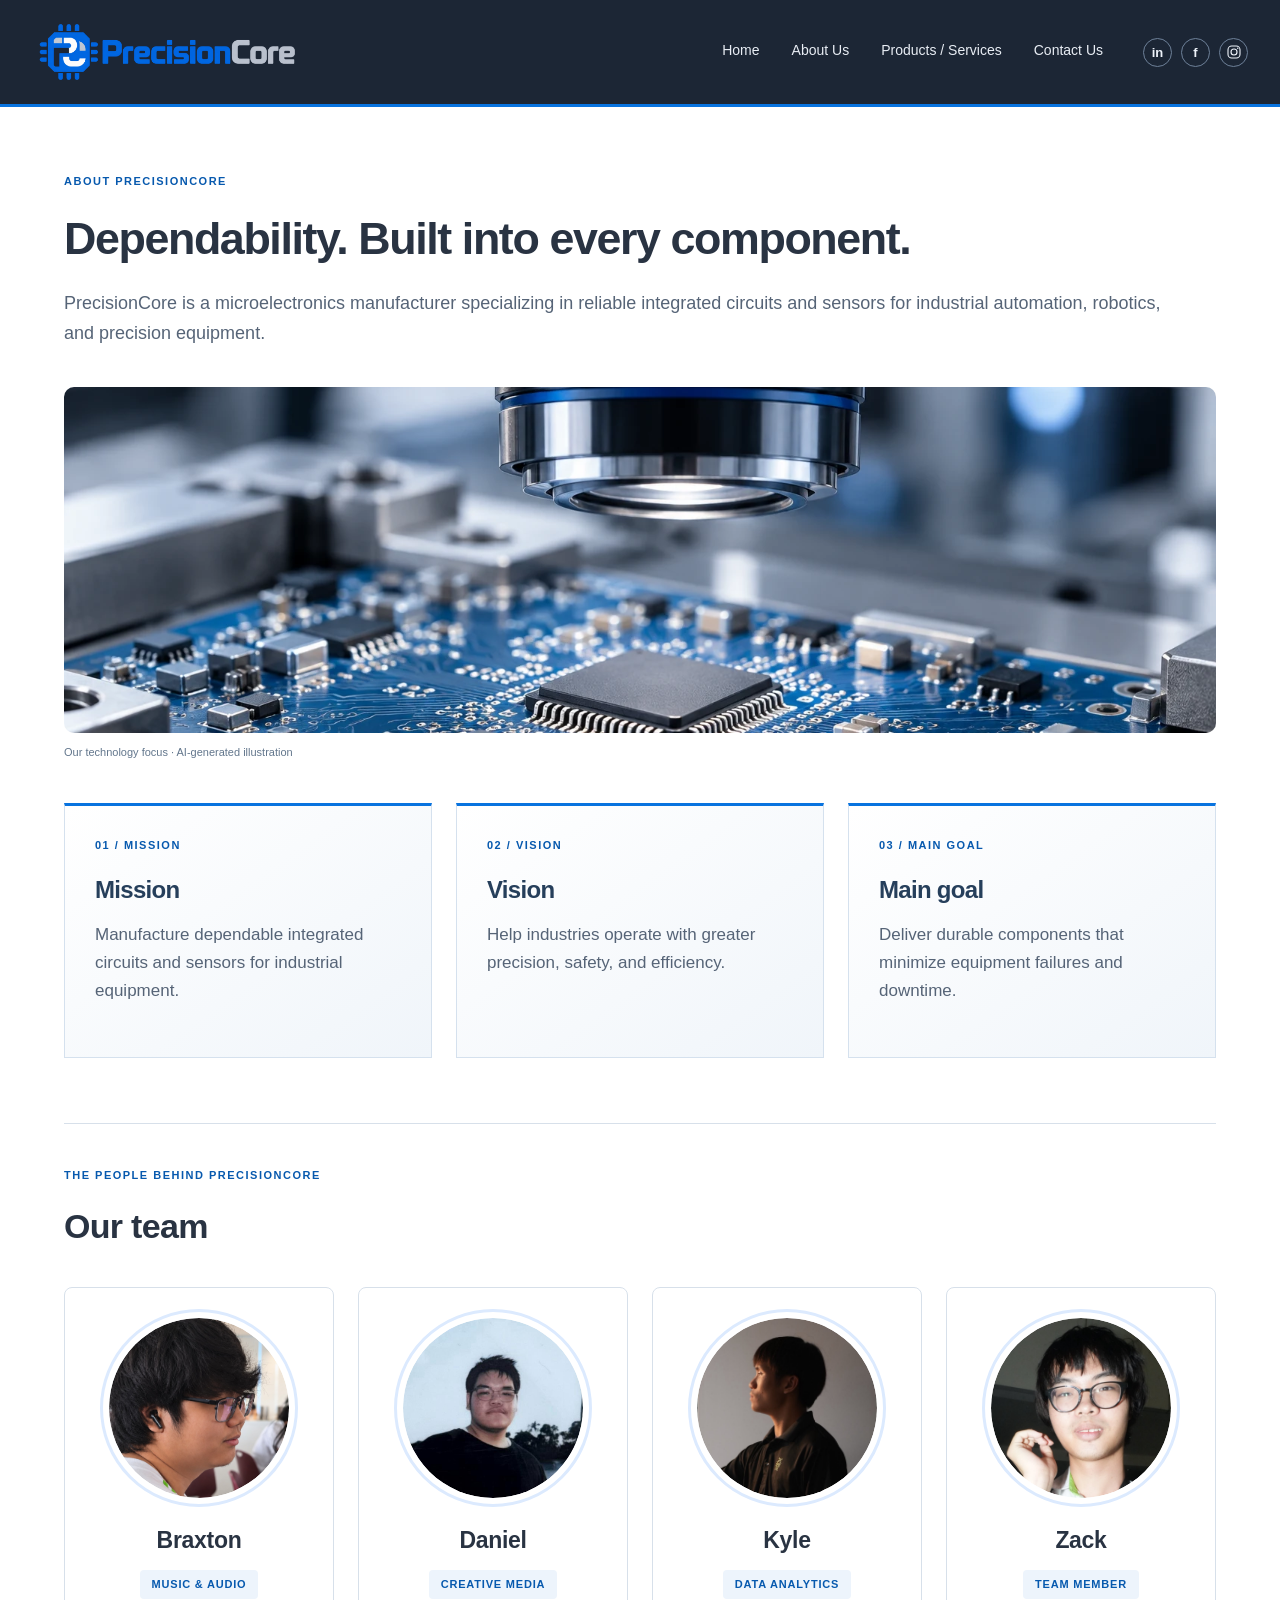
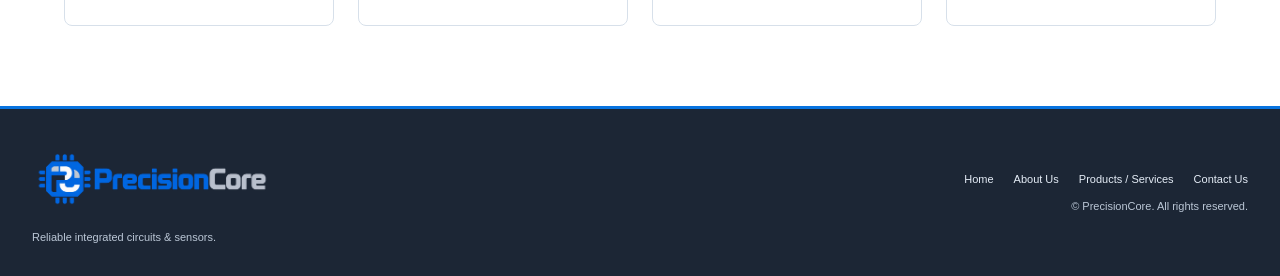
==== commit 5d623bbe: "Replace placeholder visuals with generated industry images and films Add six optimized images and tw" ====
--- a/about.html
+++ b/about.html
@@ -1,6 +1,6 @@
 <!DOCTYPE html>
-<html lang="en"><head><meta charset="utf-8"><meta name="viewport" content="width=device-width, initial-scale=1"><title>About Us | PrecisionCore</title><meta name="description" content="Learn about PrecisionCore’s mission, vision, and goal to manufacture dependable microelectronics."><link rel="icon" href="assets/images/precisioncore-emblem.png" type="image/png"><link rel="stylesheet" href="assets/css/styles.css"><link rel="stylesheet" href="assets/css/theme.css"><link rel="stylesheet" href="assets/css/animations.css"></head><body class=""><a class="skip-link" href="#main">Skip to content</a>
-<header class="site-header"><div class="header-inner"><a class="brand" href="index.html" aria-label="PrecisionCore home"><img class="brand-logo" src="assets/images/precisioncore-logo.png" width="270" height="90" alt="PrecisionCore"></a>
-<nav aria-label="Main navigation"><a href="index.html">Home</a><a href="about.html">About Us</a><a href="products.html">Products / Services</a><a href="contact.html">Contact Us</a></nav>
-<div class="social-links" aria-label="Social media"><a href="https://www.linkedin.com/" target="_blank" rel="noopener noreferrer" aria-label="LinkedIn home (placeholder link)"><span aria-hidden="true">in</span></a><a href="https://www.facebook.com/" target="_blank" rel="noopener noreferrer" aria-label="Facebook home (placeholder link)"><span aria-hidden="true">f</span></a><a href="https://www.instagram.com/" target="_blank" rel="noopener noreferrer" aria-label="Instagram home (placeholder link)"><svg viewBox="0 0 24 24" aria-hidden="true"><rect x="4" y="4" width="16" height="16" rx="5"/><circle cx="12" cy="12" r="4"/><circle class="solid" cx="17" cy="7" r="1"/></svg></a></div></div></header>
-<main id="main"><section class="section"><div class="container"><div class="page-heading"><p class="eyebrow">ABOUT PRECISIONCORE</p><h1>Dependability. Built into every component.</h1><p>PrecisionCore is a microelectronics manufacturer specializing in reliable integrated circuits and sensors for industrial automation, robotics, and precision equipment.</p></div><div class="purpose-grid"><article class="purpose-card"><p class="eyebrow">01 / MISSION</p><h2>Mission</h2><p>Manufacture dependable integrated circuits and sensors for industrial equipment.</p></article><article class="purpose-card"><p class="eyebrow">02 / VISION</p><h2>Vision</h2><p>Help industries operate with greater precision, safety, and efficiency.</p></article><article class="purpose-card"><p class="eyebrow">03 / MAIN GOAL</p><h2>Main goal</h2><p>Deliver durable components that minimize equipment failures and downtime.</p></article></div><section class="team-section" aria-labelledby="team-heading"><p class="eyebrow">THE PEOPLE BEHIND PRECISIONCORE</p><h2 id="team-heading">Our team</h2><div class="team-grid"><article class="team-member"><img class="team-photo team-photo-1" src="assets/images/braxton-bright-circle.svg" width="200" height="200" alt="Portrait of Braxton" loading="lazy"><h3 class="team-name">Braxton</h3><p class="team-position">Music &amp; Audio</p></article><article class="team-member"><img class="team-photo team-photo-2" src="assets/images/team-member-02-circle.svg" width="200" height="200" alt="Portrait of Daniel" loading="lazy"><h3 class="team-name">Daniel</h3><p class="team-position">Creative Media</p></article><article class="team-member"><img class="team-photo team-photo-3" src="assets/images/team-member-03-circle.svg" width="200" height="200" alt="Portrait of Kyle" loading="lazy"><h3 class="team-name">Kyle</h3><p class="team-position">Data Analytics</p></article><article class="team-member"><img class="team-photo team-photo-4" src="assets/images/team-member-04-circle.svg" width="200" height="200" alt="Portrait of Zack" loading="lazy"><h3 class="team-name">Zack</h3><p class="team-position">Team Member</p></article></div></section></div></section></main><footer class="site-footer"><div class="footer-inner"><div><a href="index.html" class="footer-brand" aria-label="PrecisionCore home"><img src="assets/images/precisioncore-logo.png" width="240" height="80" alt="PrecisionCore"></a><p>Reliable integrated circuits &amp; sensors.</p></div><div><nav aria-label="Footer navigation"><a href="index.html">Home</a><a href="about.html">About Us</a><a href="products.html">Products / Services</a><a href="contact.html">Contact Us</a></nav><p>© PrecisionCore. All rights reserved.</p></div></div></footer></body></html>+<html lang="en"><head><meta charset="utf-8"><meta name="viewport" content="width=device-width, initial-scale=1"><title>About Us | PrecisionCore</title><meta name="description" content="Learn about PrecisionCore’s mission, vision, and goal to manufacture dependable microelectronics."><link rel="icon" href="assets/images/precisioncore-emblem.png" type="image/png"><link rel="stylesheet" href="assets/css/styles.css"><link rel="stylesheet" href="assets/css/theme.css?v=media-3"><link rel="stylesheet" href="assets/css/animations.css?v=motion-2"></head><body class=""><a draggable="false" class="skip-link" href="#main">Skip to content</a>
+<header class="site-header"><div class="header-inner"><a draggable="false" class="brand" href="index.html" aria-label="PrecisionCore home"><img draggable="false" class="brand-logo" src="assets/images/precisioncore-logo.png" width="270" height="90" alt="PrecisionCore"></a>
+<nav aria-label="Main navigation"><a draggable="false" href="index.html">Home</a><a draggable="false" href="about.html">About Us</a><a draggable="false" href="products.html">Products / Services</a><a draggable="false" href="contact.html">Contact Us</a></nav>
+<div class="social-links" aria-label="Social media"><a draggable="false" href="https://www.linkedin.com/" target="_blank" rel="noopener noreferrer" aria-label="LinkedIn home (placeholder link)"><span aria-hidden="true">in</span></a><a draggable="false" href="https://www.facebook.com/" target="_blank" rel="noopener noreferrer" aria-label="Facebook home (placeholder link)"><span aria-hidden="true">f</span></a><a draggable="false" href="https://www.instagram.com/" target="_blank" rel="noopener noreferrer" aria-label="Instagram home (placeholder link)"><svg viewBox="0 0 24 24" aria-hidden="true"><rect x="4" y="4" width="16" height="16" rx="5"/><circle cx="12" cy="12" r="4"/><circle class="solid" cx="17" cy="7" r="1"/></svg></a></div></div></header>
+<main id="main"><section class="section"><div class="container"><div class="page-heading"><p class="eyebrow">ABOUT PRECISIONCORE</p><h1>Dependability. Built into every component.</h1><p>PrecisionCore is a microelectronics manufacturer specializing in reliable integrated circuits and sensors for industrial automation, robotics, and precision equipment.</p></div><figure class="about-feature"><img draggable="false" class="editorial-image" src="assets/images/ic-precision.webp" width="1536" height="1024" alt="Illustrative microelectronics inspection environment" loading="lazy"><figcaption>Our technology focus · AI-generated illustration</figcaption></figure><div class="purpose-grid"><article class="purpose-card"><p class="eyebrow">01 / MISSION</p><h2>Mission</h2><p>Manufacture dependable integrated circuits and sensors for industrial equipment.</p></article><article class="purpose-card"><p class="eyebrow">02 / VISION</p><h2>Vision</h2><p>Help industries operate with greater precision, safety, and efficiency.</p></article><article class="purpose-card"><p class="eyebrow">03 / MAIN GOAL</p><h2>Main goal</h2><p>Deliver durable components that minimize equipment failures and downtime.</p></article></div><section class="team-section" aria-labelledby="team-heading"><p class="eyebrow">THE PEOPLE BEHIND PRECISIONCORE</p><h2 id="team-heading">Our team</h2><div class="team-grid"><article class="team-member"><img draggable="false" class="team-photo team-photo-1" src="assets/images/braxton-bright-circle.svg" width="200" height="200" alt="Portrait of Braxton" loading="lazy"><h3 class="team-name">Braxton</h3><p class="team-position">Music &amp; Audio</p></article><article class="team-member"><img draggable="false" class="team-photo team-photo-2" src="assets/images/team-member-02-circle.svg" width="200" height="200" alt="Portrait of Daniel" loading="lazy"><h3 class="team-name">Daniel</h3><p class="team-position">Creative Media</p></article><article class="team-member"><img draggable="false" class="team-photo team-photo-3" src="assets/images/team-member-03-circle.svg" width="200" height="200" alt="Portrait of Kyle" loading="lazy"><h3 class="team-name">Kyle</h3><p class="team-position">Data Analytics</p></article><article class="team-member"><img draggable="false" class="team-photo team-photo-4" src="assets/images/team-member-04-circle.svg" width="200" height="200" alt="Portrait of Zack" loading="lazy"><h3 class="team-name">Zack</h3><p class="team-position">Team Member</p></article></div></section></div></section></main><footer class="site-footer"><div class="footer-inner"><div><a draggable="false" href="index.html" class="footer-brand" aria-label="PrecisionCore home"><img draggable="false" src="assets/images/precisioncore-logo.png" width="240" height="80" alt="PrecisionCore"></a><p>Reliable integrated circuits &amp; sensors.</p></div><div><nav aria-label="Footer navigation"><a draggable="false" href="index.html">Home</a><a draggable="false" href="about.html">About Us</a><a draggable="false" href="products.html">Products / Services</a><a draggable="false" href="contact.html">Contact Us</a></nav><p>© PrecisionCore. All rights reserved.</p></div></div></footer></body></html>
--- a/assets/css/theme.css
+++ b/assets/css/theme.css
@@ -170,3 +170,57 @@
 @media(max-width:480px) {
   .team-member { padding: 30px 24px; }
 }
+
+/* Disable ordinary page selection and native image/link dragging. */
+html, body {
+  -webkit-user-select: none;
+  user-select: none;
+  -webkit-touch-callout: none;
+}
+*::selection { background: transparent; color: inherit; }
+img, svg {
+  -webkit-user-select: none;
+  user-select: none;
+  -webkit-user-drag: none;
+  -webkit-touch-callout: none;
+}
+img { pointer-events: none; }
+a { -webkit-user-drag: none; }
+
+/* Editorial imagery and accessible, user-controlled films. */
+.hero-media { overflow: hidden; border-radius: 12px; background: #ffffff; border: 1px solid #d5e2ef; box-shadow: 0 24px 60px #1f456f16; }
+.hero-art.hero-media > img, .hero-art.hero-media > video { width: 100%; height: auto; max-height: none; aspect-ratio: 3/2; object-fit: cover; display: block; }
+.hero-art.hero-media > video { aspect-ratio: 16/9; background: #152c43; }
+.hero-art.hero-media figcaption { margin: 0; padding: 14px 12px; font-size: 10px; letter-spacing: .6px; color: #42617f; }
+.editorial-video { display: block; width: 100%; aspect-ratio: 16/9; height: auto; background: #152c43; border-radius: 8px; }
+.hero-media .editorial-video { border-radius: 0; }
+.product-image { height: auto; aspect-ratio: 3/2; display: block; border: 0; border-radius: 8px; }
+.product-image .editorial-image { width: 100%; height: 100%; object-fit: cover; }
+.about-feature { margin: -16px 0 42px; }
+.about-feature .editorial-image { width: 100%; height: clamp(210px, 27vw, 360px); object-fit: cover; object-position: center 52%; border-radius: 10px; }
+.about-feature figcaption, .media-story figcaption, .product-film figcaption { font-size: 11px; color: #62768c; margin-top: 10px; }
+.media-story { background: #f4f7fb; }
+.media-story-grid { display: grid; grid-template-columns: 1.1fr 1fr; gap: 65px; align-items: center; }
+.media-story-grid .editorial-image { width: 100%; height: auto; border-radius: 10px; }
+.media-story-grid h2 { margin-bottom: 24px; }
+.product-film { display: grid; grid-template-columns: .85fr 1.2fr; gap: 60px; align-items: center; border-top: 1px solid var(--line); margin-top: 48px; padding-top: 48px; }
+.product-film h2 { font-size: 29px; margin-bottom: 20px; }
+.media-disclosure { font-size: 11px; margin-top: 20px; color: #62768c; }
+@media(max-width:700px) {
+  .hero-art.hero-media { width: 100%; max-width: 360px; margin-top: 22px; }
+  .hero-art.hero-media > img, .hero-art.hero-media > video { max-height: none; }
+  .hero-art.hero-media figcaption { font-size: 8px; padding: 10px; }
+  .media-story-grid, .product-film { grid-template-columns: 1fr; gap: 30px; }
+  .about-feature { margin: 0 0 32px; }
+  .product-film { margin-top: 35px; padding-top: 35px; }
+}
+/* Apply selection restrictions to every descendant explicitly. */
+html, body, body *, body *::before, body *::after {
+  -webkit-user-select: none !important;
+  -moz-user-select: none !important;
+  -ms-user-select: none !important;
+  user-select: none !important;
+  -webkit-touch-callout: none !important;
+}
+body *::selection { background: transparent !important; color: inherit !important; }
+body img, body svg, body a { -webkit-user-drag: none !important; }
--- a/assets/css/animations.css
+++ b/assets/css/animations.css
@@ -1,124 +1,109 @@
-/* PrecisionCore motion system — CSS only, with reduced-motion fallback. */
+/* PrecisionCore motion — quiet entrances, scroll-linked depth, precise feedback.
+   HTML and CSS only. Everything remains visible on browsers without timelines. */
 :root {
-  --motion-ease: cubic-bezier(.22, 1, .36, 1);
-  --motion-fast: 220ms;
-  --motion-enter: 700ms;
+  --motion-ease: cubic-bezier(.16, 1, .3, 1);
+  --motion-soft: cubic-bezier(.22, .61, .36, 1);
 }
-@keyframes pc-enter {
-  from { opacity: 0; transform: translateY(18px); }
+@keyframes pc-reveal {
+  from { opacity: 0; transform: translateY(26px); }
   to { opacity: 1; transform: translateY(0); }
 }
-@keyframes pc-emblem-float {
-  0%, 100% { transform: translateY(0) rotate(0deg); }
-  50% { transform: translateY(-12px) rotate(1deg); }
+@keyframes pc-art-reveal {
+  from { opacity: 0; transform: translateY(22px) scale(.97); }
+  to { opacity: 1; transform: translateY(0) scale(1); }
 }
-@keyframes pc-scroll-cue {
-  0%, 60%, 100% { transform: translateY(0); }
-  30% { transform: translateY(5px); }
+@keyframes pc-hero-depth {
+  from { transform: translateY(0) scale(1); opacity: 1; }
+  to { transform: translateY(-32px) scale(.94); opacity: .55; }
 }
-@keyframes pc-hero-light {
-  from { transform: translateX(-14%) rotate(-12deg); opacity: .18; }
-  to { transform: translateX(14%) rotate(12deg); opacity: .48; }
+@keyframes pc-section-reveal {
+  from { opacity: .2; transform: translateY(36px); }
+  to { opacity: 1; transform: translateY(0); }
 }
-/* Entrance motion completes quickly and never delays access to controls. */
-.page-heading,
-.hero-copy > .eyebrow {
-  animation: pc-enter var(--motion-enter) var(--motion-ease) both;
-}
-.hero-copy h1 { animation: pc-enter var(--motion-enter) var(--motion-ease) 80ms both; }
-.hero-description { animation: pc-enter var(--motion-enter) var(--motion-ease) 160ms both; }
-.hero-copy .button-row { animation: pc-enter var(--motion-enter) var(--motion-ease) 240ms both; }
-.hero-art { animation: pc-enter 900ms var(--motion-ease) 120ms both; }
-.hero-art .hero-emblem { animation: pc-emblem-float 7s ease-in-out 1s infinite; }
-.scroll-prompt span { animation: pc-scroll-cue 2.8s ease-in-out 4; }
-/* The light remains decorative, below content and outside the hit-testing path. */
+/* One quiet entrance per page or selected carousel slide. */
+.page-heading { animation: pc-reveal 1000ms var(--motion-ease) both; }
+.hero-copy > .eyebrow { animation: pc-reveal 900ms var(--motion-ease) 40ms both; }
+.hero-copy h1 { animation: pc-reveal 1100ms var(--motion-ease) 120ms both; }
+.hero-description { animation: pc-reveal 1050ms var(--motion-ease) 220ms both; }
+.hero-copy .button-row { animation: pc-reveal 1000ms var(--motion-ease) 320ms both; }
+.hero-art { animation: pc-art-reveal 1300ms var(--motion-ease) 180ms both; }
+/* The emblem rests when the page rests: no perpetual floating or pulsing. */
+.hero-art .hero-emblem, .scroll-prompt span { animation: none; }
 .hero { position: relative; isolation: isolate; overflow: hidden; }
 .hero::before {
   content: "";
   position: absolute;
   z-index: -1;
-  inset: 5% -15%;
-  background: radial-gradient(ellipse at 70% 40%, #7eb9ff55 0%, transparent 55%);
+  inset: 0;
+  background: radial-gradient(ellipse at 75% 42%, #83baff28, transparent 58%);
   pointer-events: none;
-  animation: pc-hero-light 12s ease-in-out infinite alternate;
 }
 .button {
-  transition: transform var(--motion-fast) var(--motion-ease),
-    background-color var(--motion-fast) ease,
-    border-color var(--motion-fast) ease,
-    box-shadow var(--motion-fast) ease;
+  transition: transform 350ms var(--motion-ease),
+    background-color 300ms ease, border-color 300ms ease, box-shadow 350ms ease;
 }
 .button span, .text-link span {
   display: inline-block;
-  transition: transform var(--motion-fast) var(--motion-ease);
+  transition: transform 400ms var(--motion-ease);
 }
-.button:hover, .button:focus-visible {
-  transform: translateY(-2px);
-  box-shadow: 0 8px 18px #0759ae20;
+.button:active { transform: scale(.985); box-shadow: none; }
+.site-header nav a, .site-footer nav a, .social-links a, .slide-arrow {
+  transition: color 300ms ease, background-color 300ms ease,
+    border-color 300ms ease, transform 350ms var(--motion-ease);
 }
-.button:hover span, .button:focus-visible span { transform: translateX(4px); }
-.button:active { transform: translateY(0); box-shadow: none; }
-.text-link:hover span { transform: translate(2px, -2px); }
-.site-header nav a,
-.site-footer nav a,
-.social-links a,
-.slide-arrow {
-  transition: color var(--motion-fast) ease,
-    background-color var(--motion-fast) ease,
-    border-color var(--motion-fast) ease,
-    transform var(--motion-fast) var(--motion-ease);
+.slide-choice { transition: background-color 250ms ease, box-shadow 350ms ease; }
+.slide-choice:checked { box-shadow: 0 0 0 3px #0873df13; }
+.purpose-card, .team-member, .product-card, .application-grid article {
+  transition: transform 500ms var(--motion-ease),
+    box-shadow 500ms var(--motion-soft), border-color 400ms ease;
 }
-.social-links a:hover, .social-links a:focus-visible { transform: translateY(-3px); }
-.slide-arrow:hover { transform: scale(1.08); }
-.slide-choice { transition: background-color 180ms ease, box-shadow 180ms ease; }
-.slide-choice:checked { box-shadow: 0 0 0 4px #0873df18; }
-.purpose-card, .team-member, .product-card, .application-grid article {
-  transition: transform 300ms var(--motion-ease),
-    box-shadow 300ms ease,
-    border-color 300ms ease;
+.product-image { transition: border-color 450ms ease; }
+.product-image img { transition: transform 850ms var(--motion-ease); }
+input, textarea, select { transition: border-color 250ms ease, box-shadow 300ms ease; }
+input:focus, textarea:focus, select:focus { box-shadow: 0 0 0 3px #0873df10; }
+@media(hover:hover) and (pointer:fine) {
+  .button:hover { transform: translateY(-1px); box-shadow: 0 6px 16px #0759ae14; }
+  .button:hover span { transform: translateX(3px); }
+  .text-link:hover span { transform: translate(2px,-2px); }
+  .social-links a:hover { transform: translateY(-2px); }
+  .slide-arrow:hover { transform: scale(1.04); }
+  .purpose-card:hover, .team-member:hover {
+    transform: translateY(-4px);
+    border-color: #b8cde2;
+    box-shadow: 0 16px 32px #203c5b0a;
+  }
+  .product-card:hover { transform: translateY(-3px); }
+  .product-card:hover .product-image { border-color: #92b9df; }
+  .product-card:hover .product-image img { transform: scale(1.035); }
+  .application-grid article:hover { border-color: #75a8da; }
 }
-.product-image { transition: border-color 300ms ease, background-color 300ms ease; }
-.product-image img {
-  transition: transform 550ms var(--motion-ease);
-}
-input, textarea, select {
-  transition: border-color 180ms ease, box-shadow 180ms ease;
-}
-input:focus, textarea:focus, select:focus {
-  box-shadow: 0 0 0 3px #0873df12;
-}
-/* Hover effects are reserved for devices with an actual pointer. */
-@media(hover: hover) and (pointer: fine) {
-  .purpose-card:hover, .team-member:hover {
-    transform: translateY(-6px);
-    border-color: #a6c9ee;
-    box-shadow: 0 14px 28px #203c5b0d;
-  }
-  .product-card:hover { transform: translateY(-5px); }
-  .product-card:hover .product-image { border-color: #79afe9; }
-  .product-card:hover .product-image img { transform: scale(1.06); }
-  .application-grid article:hover { transform: translateY(-4px); border-color: #0873df; }
-}
-/* Scroll-driven reveals progressively enhance browsers that support view timelines.
-   On older browsers these sections are immediately visible. */
-@supports (animation-timeline: view()) {
-  @media(prefers-reduced-motion: no-preference) {
-    .purpose-grid, .team-grid, .product-grid, .application-grid,
-    .service-section, .contact-layout, .intro-split {
-      animation: pc-enter 1s linear both;
+/* Progressive enhancement: the scroll position, not a timer, drives reveals. */
+@supports (animation-timeline:view()) {
+  @media(prefers-reduced-motion:no-preference) {
+    .intro-split, .application-grid, .purpose-grid, .team-grid,
+    .product-grid, .service-section, .contact-layout {
+      animation: pc-section-reveal 1s linear both;
       animation-timeline: view();
-      animation-range: entry 0% entry 22%;
+      animation-range: entry 0% entry 30%;
     }
   }
 }
-/* All content stays visible without motion when this preference is enabled. */
-@media(prefers-reduced-motion: reduce) {
+/* Desktop-only depth. Hero copy stays still and readable while the art recedes. */
+@supports (animation-timeline:scroll()) {
+  @media(min-width:900px) and (prefers-reduced-motion:no-preference) {
+    .hero-art .hero-emblem {
+      animation: pc-hero-depth 1s linear both;
+      animation-timeline: scroll(root block);
+      animation-range: 0px 85vh;
+    }
+  }
+}
+@media(prefers-reduced-motion:reduce) {
   *, *::before, *::after {
     animation: none !important;
     transition: none !important;
     scroll-behavior: auto !important;
   }
-  .hero::before { opacity: .2; }
 }
 @media print {
   *, *::before, *::after { animation: none !important; transition: none !important; }
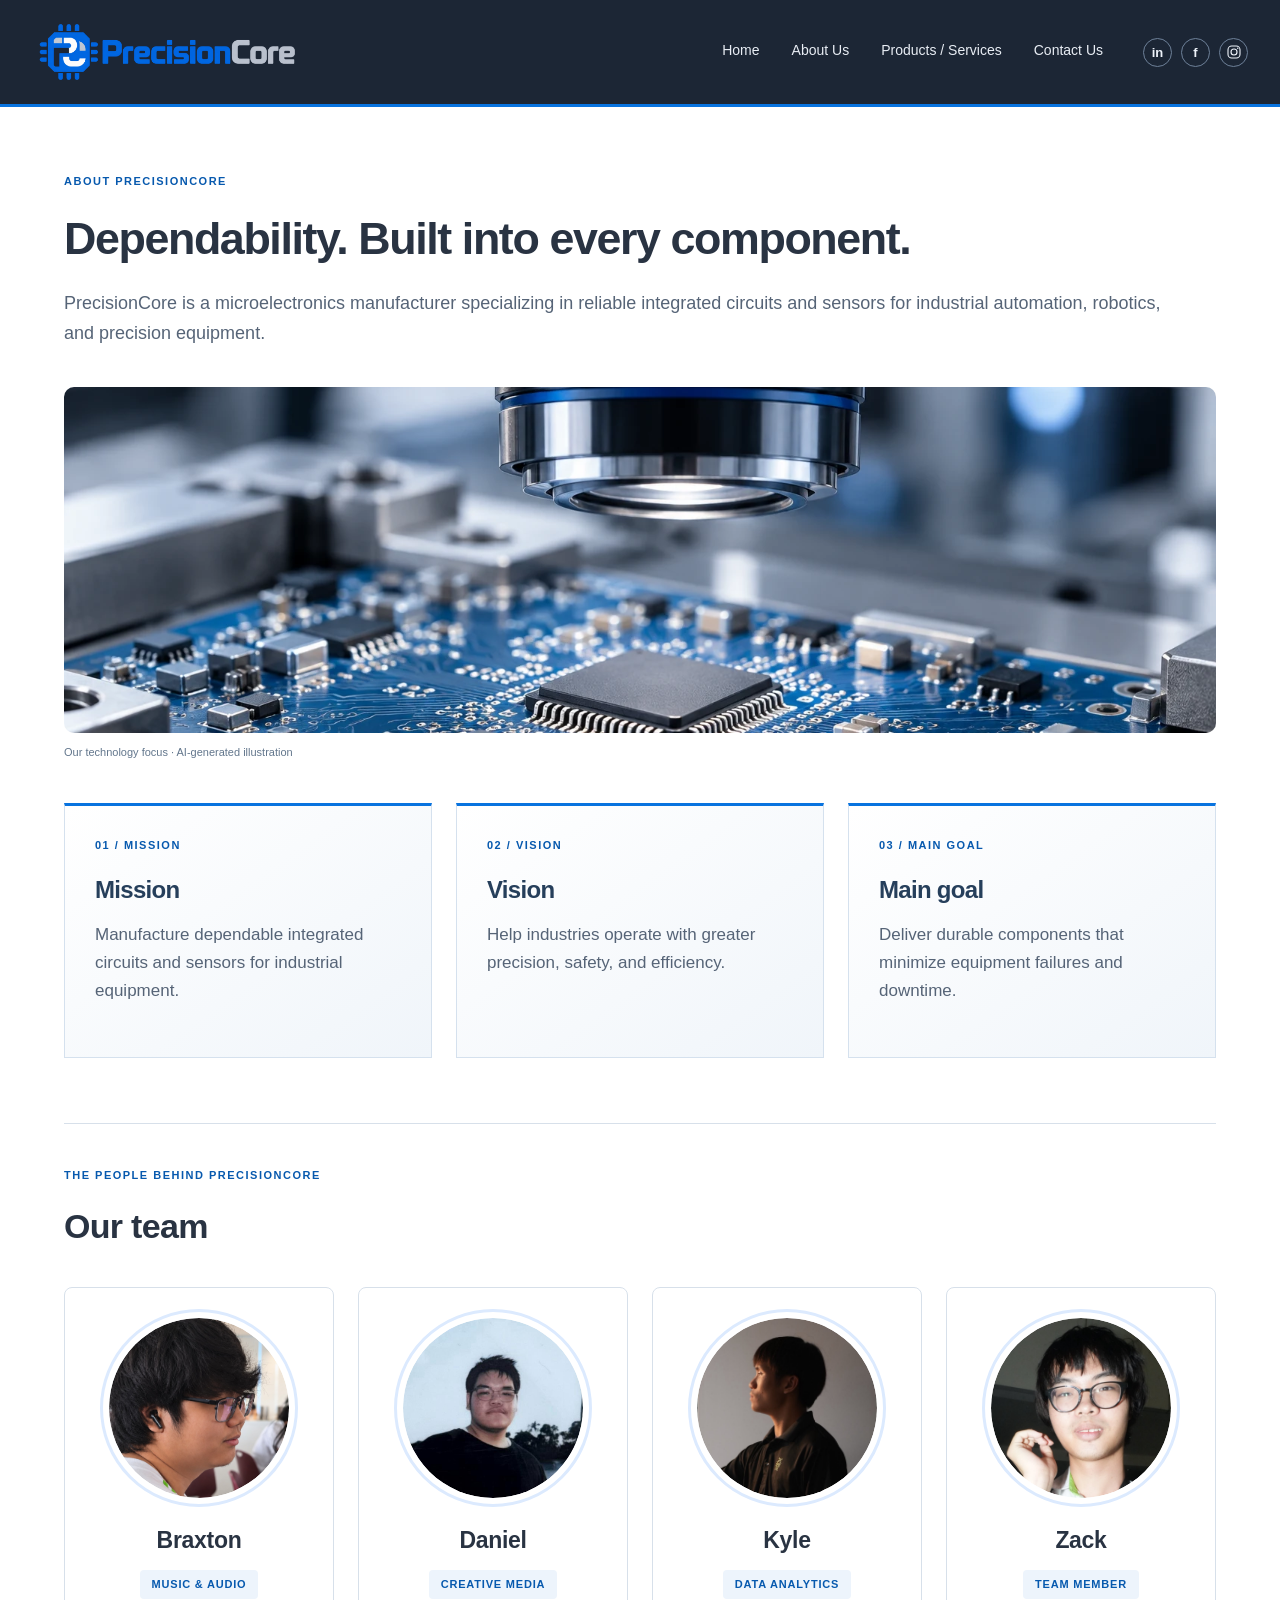
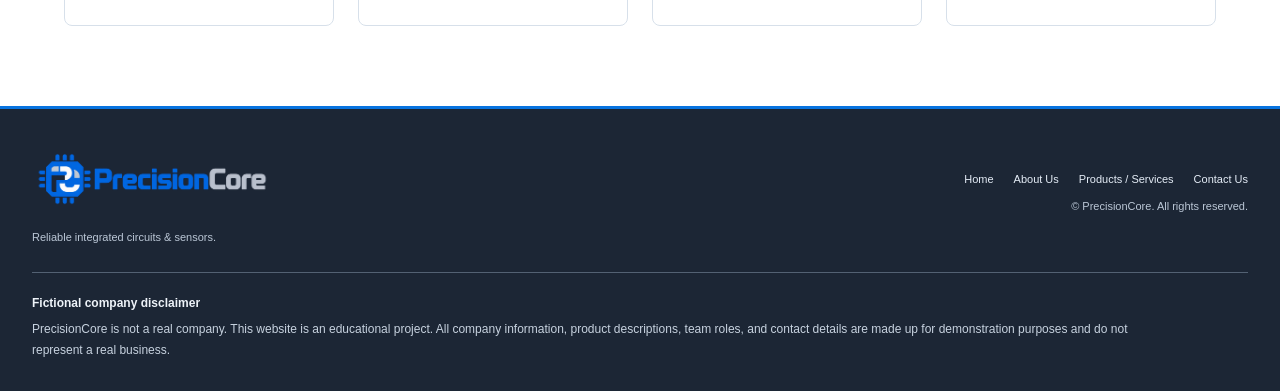
==== commit ec9f0284: "Add fictional-company disclaimer across all pages Clarify that PrecisionCore is an educational proje" ====
--- a/about.html
+++ b/about.html
@@ -1,6 +1,6 @@
 <!DOCTYPE html>
-<html lang="en"><head><meta charset="utf-8"><meta name="viewport" content="width=device-width, initial-scale=1"><title>About Us | PrecisionCore</title><meta name="description" content="Learn about PrecisionCore’s mission, vision, and goal to manufacture dependable microelectronics."><link rel="icon" href="assets/images/precisioncore-emblem.png" type="image/png"><link rel="stylesheet" href="assets/css/styles.css"><link rel="stylesheet" href="assets/css/theme.css?v=media-3"><link rel="stylesheet" href="assets/css/animations.css?v=motion-2"></head><body class=""><a draggable="false" class="skip-link" href="#main">Skip to content</a>
+<html lang="en"><head><meta charset="utf-8"><meta name="viewport" content="width=device-width, initial-scale=1"><title>About Us | PrecisionCore</title><meta name="description" content="Learn about PrecisionCore’s mission, vision, and goal to manufacture dependable microelectronics."><link rel="icon" href="assets/images/precisioncore-emblem.png" type="image/png"><link rel="stylesheet" href="assets/css/styles.css"><link rel="stylesheet" href="assets/css/theme.css?v=disclaimer-1"><link rel="stylesheet" href="assets/css/animations.css?v=motion-2"></head><body class=""><a draggable="false" class="skip-link" href="#main">Skip to content</a>
 <header class="site-header"><div class="header-inner"><a draggable="false" class="brand" href="index.html" aria-label="PrecisionCore home"><img draggable="false" class="brand-logo" src="assets/images/precisioncore-logo.png" width="270" height="90" alt="PrecisionCore"></a>
 <nav aria-label="Main navigation"><a draggable="false" href="index.html">Home</a><a draggable="false" href="about.html">About Us</a><a draggable="false" href="products.html">Products / Services</a><a draggable="false" href="contact.html">Contact Us</a></nav>
 <div class="social-links" aria-label="Social media"><a draggable="false" href="https://www.linkedin.com/" target="_blank" rel="noopener noreferrer" aria-label="LinkedIn home (placeholder link)"><span aria-hidden="true">in</span></a><a draggable="false" href="https://www.facebook.com/" target="_blank" rel="noopener noreferrer" aria-label="Facebook home (placeholder link)"><span aria-hidden="true">f</span></a><a draggable="false" href="https://www.instagram.com/" target="_blank" rel="noopener noreferrer" aria-label="Instagram home (placeholder link)"><svg viewBox="0 0 24 24" aria-hidden="true"><rect x="4" y="4" width="16" height="16" rx="5"/><circle cx="12" cy="12" r="4"/><circle class="solid" cx="17" cy="7" r="1"/></svg></a></div></div></header>
-<main id="main"><section class="section"><div class="container"><div class="page-heading"><p class="eyebrow">ABOUT PRECISIONCORE</p><h1>Dependability. Built into every component.</h1><p>PrecisionCore is a microelectronics manufacturer specializing in reliable integrated circuits and sensors for industrial automation, robotics, and precision equipment.</p></div><figure class="about-feature"><img draggable="false" class="editorial-image" src="assets/images/ic-precision.webp" width="1536" height="1024" alt="Illustrative microelectronics inspection environment" loading="lazy"><figcaption>Our technology focus · AI-generated illustration</figcaption></figure><div class="purpose-grid"><article class="purpose-card"><p class="eyebrow">01 / MISSION</p><h2>Mission</h2><p>Manufacture dependable integrated circuits and sensors for industrial equipment.</p></article><article class="purpose-card"><p class="eyebrow">02 / VISION</p><h2>Vision</h2><p>Help industries operate with greater precision, safety, and efficiency.</p></article><article class="purpose-card"><p class="eyebrow">03 / MAIN GOAL</p><h2>Main goal</h2><p>Deliver durable components that minimize equipment failures and downtime.</p></article></div><section class="team-section" aria-labelledby="team-heading"><p class="eyebrow">THE PEOPLE BEHIND PRECISIONCORE</p><h2 id="team-heading">Our team</h2><div class="team-grid"><article class="team-member"><img draggable="false" class="team-photo team-photo-1" src="assets/images/braxton-bright-circle.svg" width="200" height="200" alt="Portrait of Braxton" loading="lazy"><h3 class="team-name">Braxton</h3><p class="team-position">Music &amp; Audio</p></article><article class="team-member"><img draggable="false" class="team-photo team-photo-2" src="assets/images/team-member-02-circle.svg" width="200" height="200" alt="Portrait of Daniel" loading="lazy"><h3 class="team-name">Daniel</h3><p class="team-position">Creative Media</p></article><article class="team-member"><img draggable="false" class="team-photo team-photo-3" src="assets/images/team-member-03-circle.svg" width="200" height="200" alt="Portrait of Kyle" loading="lazy"><h3 class="team-name">Kyle</h3><p class="team-position">Data Analytics</p></article><article class="team-member"><img draggable="false" class="team-photo team-photo-4" src="assets/images/team-member-04-circle.svg" width="200" height="200" alt="Portrait of Zack" loading="lazy"><h3 class="team-name">Zack</h3><p class="team-position">Team Member</p></article></div></section></div></section></main><footer class="site-footer"><div class="footer-inner"><div><a draggable="false" href="index.html" class="footer-brand" aria-label="PrecisionCore home"><img draggable="false" src="assets/images/precisioncore-logo.png" width="240" height="80" alt="PrecisionCore"></a><p>Reliable integrated circuits &amp; sensors.</p></div><div><nav aria-label="Footer navigation"><a draggable="false" href="index.html">Home</a><a draggable="false" href="about.html">About Us</a><a draggable="false" href="products.html">Products / Services</a><a draggable="false" href="contact.html">Contact Us</a></nav><p>© PrecisionCore. All rights reserved.</p></div></div></footer></body></html>+<main id="main"><section class="section"><div class="container"><div class="page-heading"><p class="eyebrow">ABOUT PRECISIONCORE</p><h1>Dependability. Built into every component.</h1><p>PrecisionCore is a microelectronics manufacturer specializing in reliable integrated circuits and sensors for industrial automation, robotics, and precision equipment.</p></div><figure class="about-feature"><img draggable="false" class="editorial-image" src="assets/images/ic-precision.webp" width="1536" height="1024" alt="Illustrative microelectronics inspection environment" loading="lazy"><figcaption>Our technology focus · AI-generated illustration</figcaption></figure><div class="purpose-grid"><article class="purpose-card"><p class="eyebrow">01 / MISSION</p><h2>Mission</h2><p>Manufacture dependable integrated circuits and sensors for industrial equipment.</p></article><article class="purpose-card"><p class="eyebrow">02 / VISION</p><h2>Vision</h2><p>Help industries operate with greater precision, safety, and efficiency.</p></article><article class="purpose-card"><p class="eyebrow">03 / MAIN GOAL</p><h2>Main goal</h2><p>Deliver durable components that minimize equipment failures and downtime.</p></article></div><section class="team-section" aria-labelledby="team-heading"><p class="eyebrow">THE PEOPLE BEHIND PRECISIONCORE</p><h2 id="team-heading">Our team</h2><div class="team-grid"><article class="team-member"><img draggable="false" class="team-photo team-photo-1" src="assets/images/braxton-bright-circle.svg" width="200" height="200" alt="Portrait of Braxton" loading="lazy"><h3 class="team-name">Braxton</h3><p class="team-position">Music &amp; Audio</p></article><article class="team-member"><img draggable="false" class="team-photo team-photo-2" src="assets/images/team-member-02-circle.svg" width="200" height="200" alt="Portrait of Daniel" loading="lazy"><h3 class="team-name">Daniel</h3><p class="team-position">Creative Media</p></article><article class="team-member"><img draggable="false" class="team-photo team-photo-3" src="assets/images/team-member-03-circle.svg" width="200" height="200" alt="Portrait of Kyle" loading="lazy"><h3 class="team-name">Kyle</h3><p class="team-position">Data Analytics</p></article><article class="team-member"><img draggable="false" class="team-photo team-photo-4" src="assets/images/team-member-04-circle.svg" width="200" height="200" alt="Portrait of Zack" loading="lazy"><h3 class="team-name">Zack</h3><p class="team-position">Team Member</p></article></div></section></div></section></main><footer class="site-footer"><div class="footer-inner"><div><a draggable="false" href="index.html" class="footer-brand" aria-label="PrecisionCore home"><img draggable="false" src="assets/images/precisioncore-logo.png" width="240" height="80" alt="PrecisionCore"></a><p>Reliable integrated circuits &amp; sensors.</p></div><div><nav aria-label="Footer navigation"><a draggable="false" href="index.html">Home</a><a draggable="false" href="about.html">About Us</a><a draggable="false" href="products.html">Products / Services</a><a draggable="false" href="contact.html">Contact Us</a></nav><p>© PrecisionCore. All rights reserved.</p></div></div><div class="site-disclaimer" role="note"><strong>Fictional company disclaimer</strong><p>PrecisionCore is not a real company. This website is an educational project. All company information, product descriptions, team roles, and contact details are made up for demonstration purposes and do not represent a real business.</p></div></footer></body></html>
--- a/assets/css/theme.css
+++ b/assets/css/theme.css
@@ -224,3 +224,26 @@
 }
 body *::selection { background: transparent !important; color: inherit !important; }
 body img, body svg, body a { -webkit-user-drag: none !important; }
+
+/* Visible fictional-company notice shared across every page. */
+.site-disclaimer {
+  width: min(1380px, calc(100% - 64px));
+  margin: 26px auto 0;
+  padding-top: 20px;
+  border-top: 1px solid #536173;
+  color: #eef3f9;
+  font-size: 12px;
+  line-height: 1.75;
+}
+.site-disclaimer strong { display: block; margin-bottom: 5px; font-size: 12px; }
+.site-footer .site-disclaimer p { margin: 0; color: #c7d2df; font-size: 12px; max-width: 1100px; }
+.contact-disclaimer {
+  margin-top: 18px;
+  padding: 12px 14px;
+  border-left: 3px solid #0873df;
+  background: #edf4fc;
+  font-size: 12px;
+  line-height: 1.7;
+  color: #365571;
+}
+@media(max-width:700px) { .site-disclaimer { width: calc(100% - 48px); } }
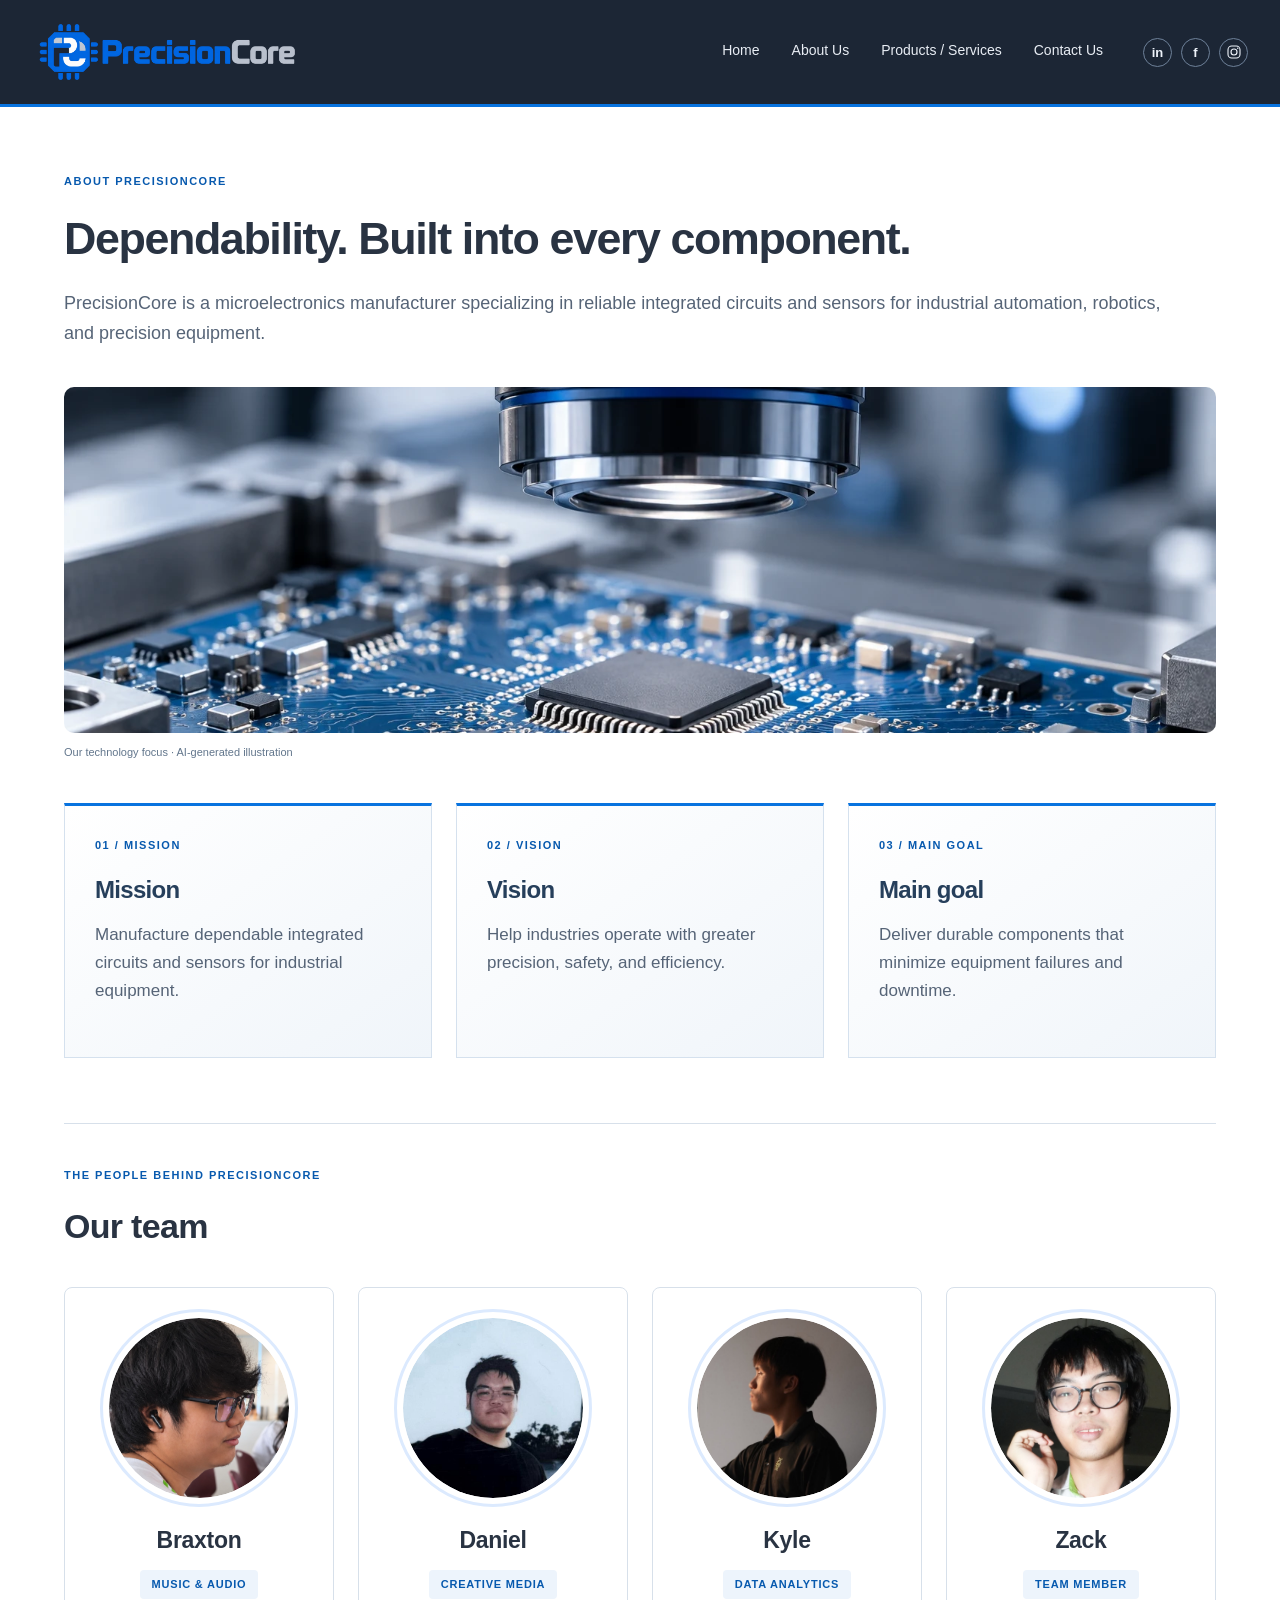
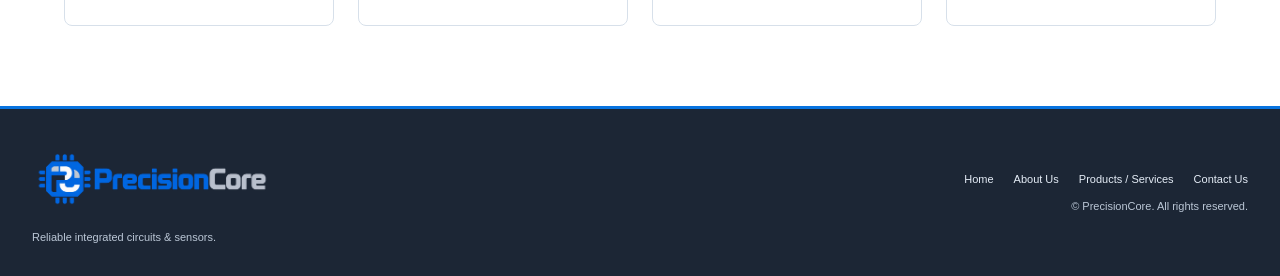
==== commit f78f9cda: "Keep fictional-company disclaimer on Contact Information only" ====
--- a/about.html
+++ b/about.html
@@ -1,6 +1,6 @@
 <!DOCTYPE html>
-<html lang="en"><head><meta charset="utf-8"><meta name="viewport" content="width=device-width, initial-scale=1"><title>About Us | PrecisionCore</title><meta name="description" content="Learn about PrecisionCore’s mission, vision, and goal to manufacture dependable microelectronics."><link rel="icon" href="assets/images/precisioncore-emblem.png" type="image/png"><link rel="stylesheet" href="assets/css/styles.css"><link rel="stylesheet" href="assets/css/theme.css?v=disclaimer-1"><link rel="stylesheet" href="assets/css/animations.css?v=motion-2"></head><body class=""><a draggable="false" class="skip-link" href="#main">Skip to content</a>
+<html lang="en"><head><meta charset="utf-8"><meta name="viewport" content="width=device-width, initial-scale=1"><title>About Us | PrecisionCore</title><meta name="description" content="Learn about PrecisionCore’s mission, vision, and goal to manufacture dependable microelectronics."><link rel="icon" href="assets/images/precisioncore-emblem.png" type="image/png"><link rel="stylesheet" href="assets/css/styles.css"><link rel="stylesheet" href="assets/css/theme.css?v=media-3"><link rel="stylesheet" href="assets/css/animations.css?v=motion-2"></head><body class=""><a draggable="false" class="skip-link" href="#main">Skip to content</a>
 <header class="site-header"><div class="header-inner"><a draggable="false" class="brand" href="index.html" aria-label="PrecisionCore home"><img draggable="false" class="brand-logo" src="assets/images/precisioncore-logo.png" width="270" height="90" alt="PrecisionCore"></a>
 <nav aria-label="Main navigation"><a draggable="false" href="index.html">Home</a><a draggable="false" href="about.html">About Us</a><a draggable="false" href="products.html">Products / Services</a><a draggable="false" href="contact.html">Contact Us</a></nav>
 <div class="social-links" aria-label="Social media"><a draggable="false" href="https://www.linkedin.com/" target="_blank" rel="noopener noreferrer" aria-label="LinkedIn home (placeholder link)"><span aria-hidden="true">in</span></a><a draggable="false" href="https://www.facebook.com/" target="_blank" rel="noopener noreferrer" aria-label="Facebook home (placeholder link)"><span aria-hidden="true">f</span></a><a draggable="false" href="https://www.instagram.com/" target="_blank" rel="noopener noreferrer" aria-label="Instagram home (placeholder link)"><svg viewBox="0 0 24 24" aria-hidden="true"><rect x="4" y="4" width="16" height="16" rx="5"/><circle cx="12" cy="12" r="4"/><circle class="solid" cx="17" cy="7" r="1"/></svg></a></div></div></header>
-<main id="main"><section class="section"><div class="container"><div class="page-heading"><p class="eyebrow">ABOUT PRECISIONCORE</p><h1>Dependability. Built into every component.</h1><p>PrecisionCore is a microelectronics manufacturer specializing in reliable integrated circuits and sensors for industrial automation, robotics, and precision equipment.</p></div><figure class="about-feature"><img draggable="false" class="editorial-image" src="assets/images/ic-precision.webp" width="1536" height="1024" alt="Illustrative microelectronics inspection environment" loading="lazy"><figcaption>Our technology focus · AI-generated illustration</figcaption></figure><div class="purpose-grid"><article class="purpose-card"><p class="eyebrow">01 / MISSION</p><h2>Mission</h2><p>Manufacture dependable integrated circuits and sensors for industrial equipment.</p></article><article class="purpose-card"><p class="eyebrow">02 / VISION</p><h2>Vision</h2><p>Help industries operate with greater precision, safety, and efficiency.</p></article><article class="purpose-card"><p class="eyebrow">03 / MAIN GOAL</p><h2>Main goal</h2><p>Deliver durable components that minimize equipment failures and downtime.</p></article></div><section class="team-section" aria-labelledby="team-heading"><p class="eyebrow">THE PEOPLE BEHIND PRECISIONCORE</p><h2 id="team-heading">Our team</h2><div class="team-grid"><article class="team-member"><img draggable="false" class="team-photo team-photo-1" src="assets/images/braxton-bright-circle.svg" width="200" height="200" alt="Portrait of Braxton" loading="lazy"><h3 class="team-name">Braxton</h3><p class="team-position">Music &amp; Audio</p></article><article class="team-member"><img draggable="false" class="team-photo team-photo-2" src="assets/images/team-member-02-circle.svg" width="200" height="200" alt="Portrait of Daniel" loading="lazy"><h3 class="team-name">Daniel</h3><p class="team-position">Creative Media</p></article><article class="team-member"><img draggable="false" class="team-photo team-photo-3" src="assets/images/team-member-03-circle.svg" width="200" height="200" alt="Portrait of Kyle" loading="lazy"><h3 class="team-name">Kyle</h3><p class="team-position">Data Analytics</p></article><article class="team-member"><img draggable="false" class="team-photo team-photo-4" src="assets/images/team-member-04-circle.svg" width="200" height="200" alt="Portrait of Zack" loading="lazy"><h3 class="team-name">Zack</h3><p class="team-position">Team Member</p></article></div></section></div></section></main><footer class="site-footer"><div class="footer-inner"><div><a draggable="false" href="index.html" class="footer-brand" aria-label="PrecisionCore home"><img draggable="false" src="assets/images/precisioncore-logo.png" width="240" height="80" alt="PrecisionCore"></a><p>Reliable integrated circuits &amp; sensors.</p></div><div><nav aria-label="Footer navigation"><a draggable="false" href="index.html">Home</a><a draggable="false" href="about.html">About Us</a><a draggable="false" href="products.html">Products / Services</a><a draggable="false" href="contact.html">Contact Us</a></nav><p>© PrecisionCore. All rights reserved.</p></div></div><div class="site-disclaimer" role="note"><strong>Fictional company disclaimer</strong><p>PrecisionCore is not a real company. This website is an educational project. All company information, product descriptions, team roles, and contact details are made up for demonstration purposes and do not represent a real business.</p></div></footer></body></html>+<main id="main"><section class="section"><div class="container"><div class="page-heading"><p class="eyebrow">ABOUT PRECISIONCORE</p><h1>Dependability. Built into every component.</h1><p>PrecisionCore is a microelectronics manufacturer specializing in reliable integrated circuits and sensors for industrial automation, robotics, and precision equipment.</p></div><figure class="about-feature"><img draggable="false" class="editorial-image" src="assets/images/ic-precision.webp" width="1536" height="1024" alt="Illustrative microelectronics inspection environment" loading="lazy"><figcaption>Our technology focus · AI-generated illustration</figcaption></figure><div class="purpose-grid"><article class="purpose-card"><p class="eyebrow">01 / MISSION</p><h2>Mission</h2><p>Manufacture dependable integrated circuits and sensors for industrial equipment.</p></article><article class="purpose-card"><p class="eyebrow">02 / VISION</p><h2>Vision</h2><p>Help industries operate with greater precision, safety, and efficiency.</p></article><article class="purpose-card"><p class="eyebrow">03 / MAIN GOAL</p><h2>Main goal</h2><p>Deliver durable components that minimize equipment failures and downtime.</p></article></div><section class="team-section" aria-labelledby="team-heading"><p class="eyebrow">THE PEOPLE BEHIND PRECISIONCORE</p><h2 id="team-heading">Our team</h2><div class="team-grid"><article class="team-member"><img draggable="false" class="team-photo team-photo-1" src="assets/images/braxton-bright-circle.svg" width="200" height="200" alt="Portrait of Braxton" loading="lazy"><h3 class="team-name">Braxton</h3><p class="team-position">Music &amp; Audio</p></article><article class="team-member"><img draggable="false" class="team-photo team-photo-2" src="assets/images/team-member-02-circle.svg" width="200" height="200" alt="Portrait of Daniel" loading="lazy"><h3 class="team-name">Daniel</h3><p class="team-position">Creative Media</p></article><article class="team-member"><img draggable="false" class="team-photo team-photo-3" src="assets/images/team-member-03-circle.svg" width="200" height="200" alt="Portrait of Kyle" loading="lazy"><h3 class="team-name">Kyle</h3><p class="team-position">Data Analytics</p></article><article class="team-member"><img draggable="false" class="team-photo team-photo-4" src="assets/images/team-member-04-circle.svg" width="200" height="200" alt="Portrait of Zack" loading="lazy"><h3 class="team-name">Zack</h3><p class="team-position">Team Member</p></article></div></section></div></section></main><footer class="site-footer"><div class="footer-inner"><div><a draggable="false" href="index.html" class="footer-brand" aria-label="PrecisionCore home"><img draggable="false" src="assets/images/precisioncore-logo.png" width="240" height="80" alt="PrecisionCore"></a><p>Reliable integrated circuits &amp; sensors.</p></div><div><nav aria-label="Footer navigation"><a draggable="false" href="index.html">Home</a><a draggable="false" href="about.html">About Us</a><a draggable="false" href="products.html">Products / Services</a><a draggable="false" href="contact.html">Contact Us</a></nav><p>© PrecisionCore. All rights reserved.</p></div></div></footer></body></html>
--- a/assets/css/theme.css
+++ b/assets/css/theme.css
@@ -225,25 +225,5 @@
 body *::selection { background: transparent !important; color: inherit !important; }
 body img, body svg, body a { -webkit-user-drag: none !important; }
 
-/* Visible fictional-company notice shared across every page. */
-.site-disclaimer {
-  width: min(1380px, calc(100% - 64px));
-  margin: 26px auto 0;
-  padding-top: 20px;
-  border-top: 1px solid #536173;
-  color: #eef3f9;
-  font-size: 12px;
-  line-height: 1.75;
-}
-.site-disclaimer strong { display: block; margin-bottom: 5px; font-size: 12px; }
-.site-footer .site-disclaimer p { margin: 0; color: #c7d2df; font-size: 12px; max-width: 1100px; }
-.contact-disclaimer {
-  margin-top: 18px;
-  padding: 12px 14px;
-  border-left: 3px solid #0873df;
-  background: #edf4fc;
-  font-size: 12px;
-  line-height: 1.7;
-  color: #365571;
-}
-@media(max-width:700px) { .site-disclaimer { width: calc(100% - 48px); } }
+/* Disclaimer displayed only beside contact information. */
+.contact-disclaimer { margin-top:18px; padding:14px 16px; border-left:3px solid #0873df; background:#edf4fc; font-size:12px; line-height:1.75; color:#365571; }
